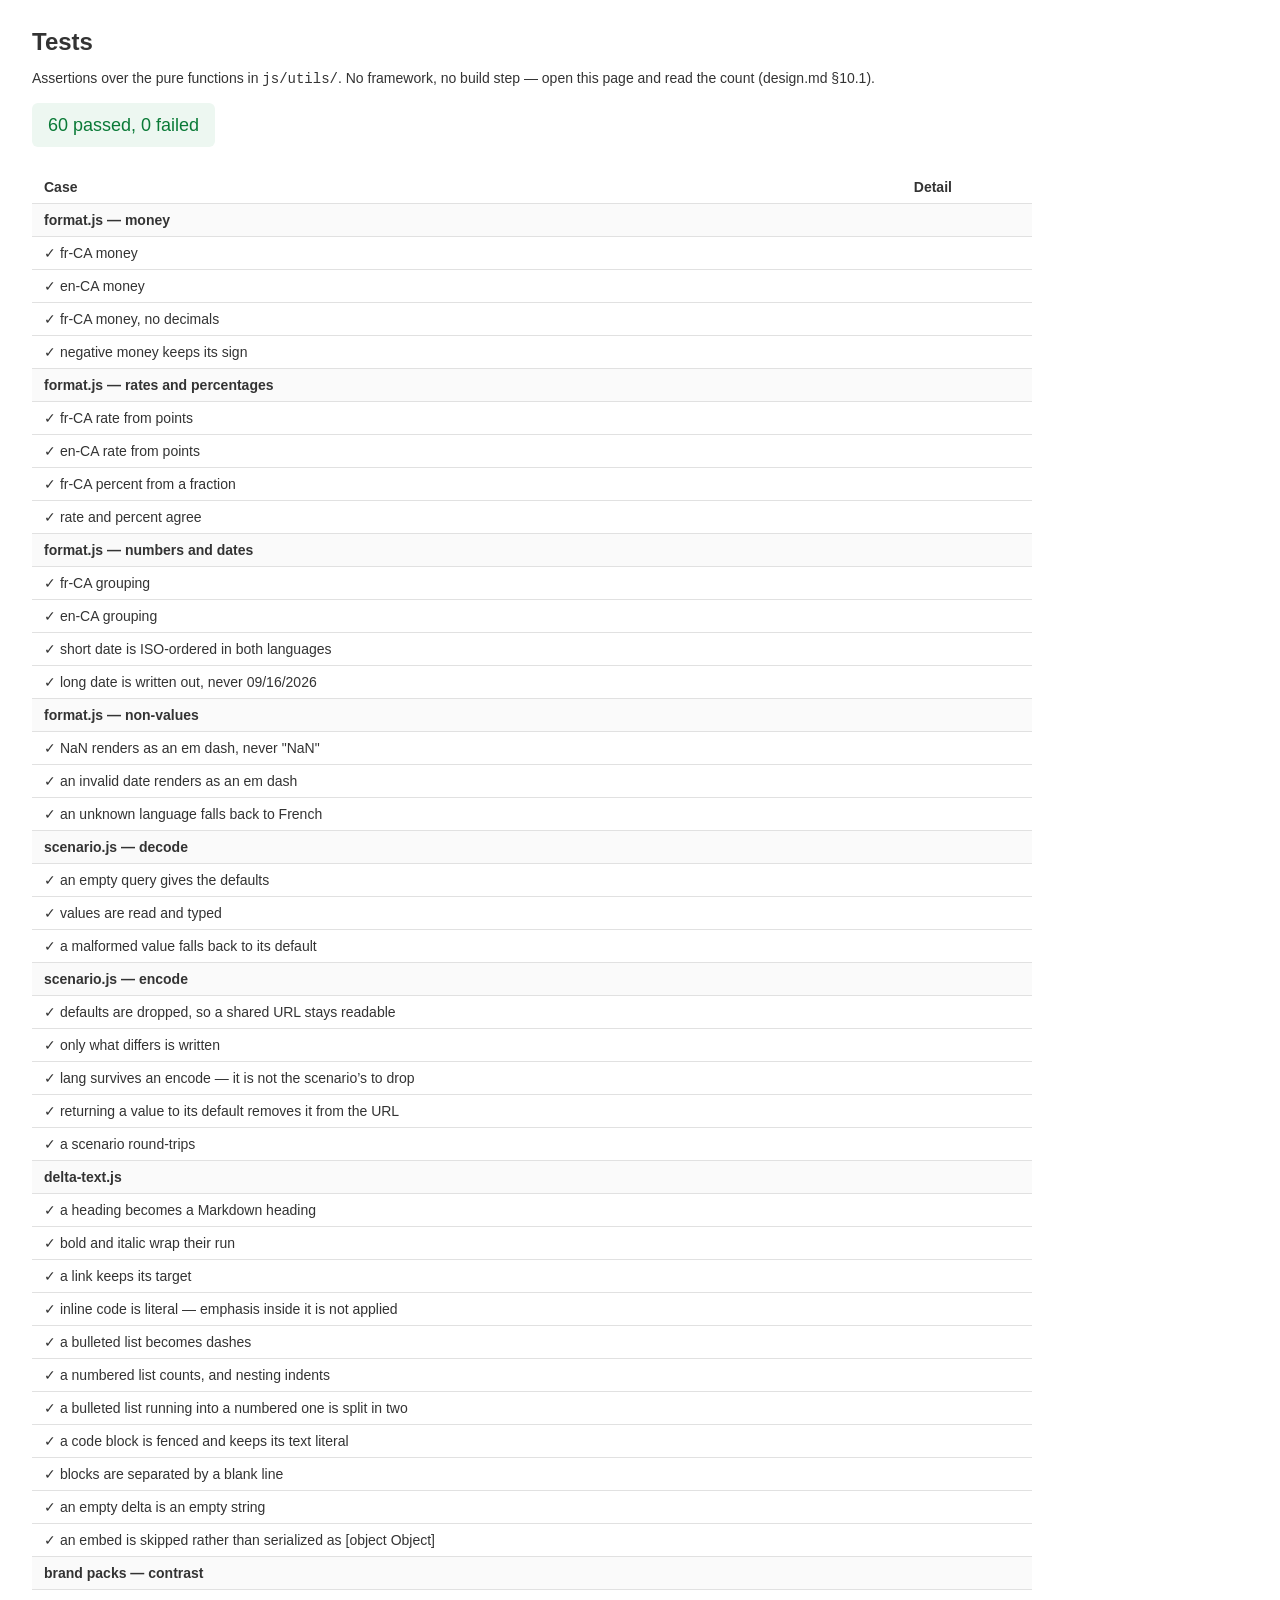
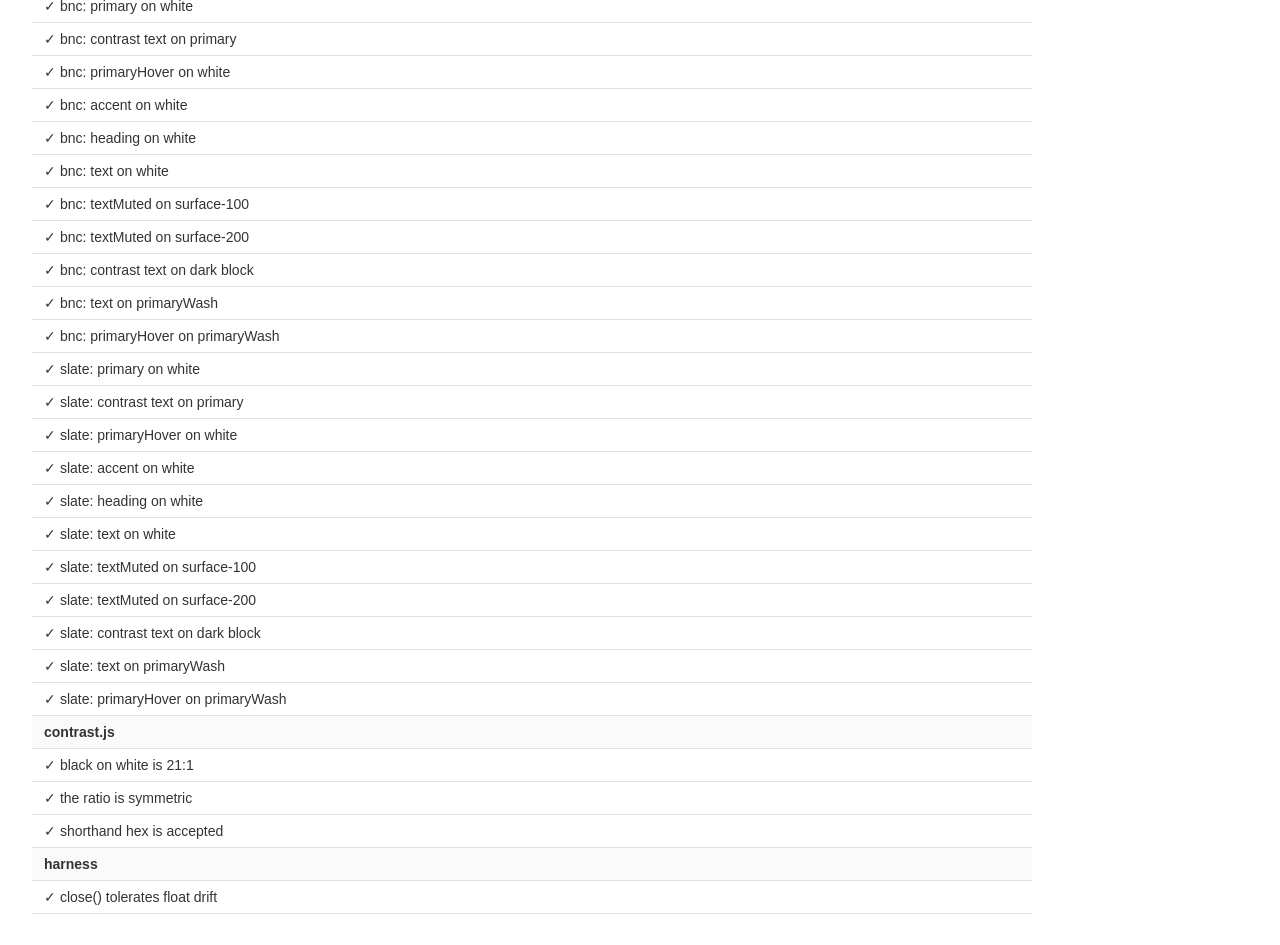
==== tests.html @ ca063ff8 "chore(site): publish 05f1dec" ====
<!doctype html>
<html lang="fr-CA">
<head>
  <meta charset="utf-8">
  <title>Tests · Outils financiers</title>
  <style>
    body { font: 14px/20px "Helvetica Neue", Arial, sans-serif; margin: 32px; color: #333; }
    h1 { font-size: 24px; }
    #summary { font-size: 18px; padding: 12px 16px; border-radius: 6px; display: inline-block; }
    .ok   { background: #edf7f1; color: #0a7a37; }
    .bad  { background: #fdf0f0; color: #d0011b; }
    table { border-collapse: collapse; margin-top: 24px; width: 100%; max-width: 1000px; }
    td, th { text-align: left; padding: 6px 12px; border-bottom: 1px solid #e1e1e1; vertical-align: top; }
    th { font-weight: 600; }
    tr.fail td { background: #fdf0f0; }
    code { font-family: ui-monospace, "SF Mono", Menlo, monospace; }
    .group td { background: #fafafa; font-weight: 600; }
  </style>
</head>
<body>
  <h1>Tests</h1>
  <p>Assertions over the pure functions in <code>js/utils/</code>. No framework, no build step —
     open this page and read the count (design.md §10.1).</p>
  <div id="summary">…</div>
  <table id="results"><thead><tr><th>Case</th><th>Detail</th></tr></thead><tbody></tbody></table>

  <!-- The same files, loaded the same way as in index.html. scenario.js is a composable, but its
       codec half is pure and is what these cases exercise; use() needs Vue and a page. -->
  <script src="./js/utils/format.js"></script>
  <script src="./js/utils/contrast.js"></script>
  <script src="./js/composables/scenario.js"></script>
  <script src="./js/utils/delta-text.js"></script>

  <!-- Every brand pack, so the contrast cases below cover all of them. -->
  <script src="./brands/bnc.js"></script>
  <script src="./brands/slate.js"></script>

  <script>
  /* ─── Harness: an eq(), a close() for floats, and a counter. Anything larger has stopped being
         worth it (design.md §10.1). ─────────────────────────────────────────────────────────── */
  (function () {
    'use strict';

    const rows = [];
    let passed = 0, failed = 0;

    function show(value) {
      if (typeof value !== 'string') return String(value);
      /* Spell out the invisible characters: the fr-CA separator is U+00A0, and a failure here is
         usually a separator, not a digit. */
      return '"' + value.replace(/ /g, '\\u00a0').replace(/ /g, '\\u202f') + '"';
    }

    function eq(actual, expected, label) {
      if (actual !== expected) {
        throw new Error((label ? label + ' — ' : '') + 'expected ' + show(expected) +
                        ', got ' + show(actual));
      }
    }

    function close(actual, expected, epsilon, label) {
      if (!(Math.abs(actual - expected) <= epsilon)) {
        throw new Error((label ? label + ' — ' : '') + 'expected ' + expected + ' ± ' + epsilon +
                        ', got ' + actual);
      }
    }

    function group(name) { rows.push({ group: name }); }

    function test(name, fn) {
      try { fn(); passed++; rows.push({ name: name, ok: true, detail: '' }); }
      catch (error) { failed++; rows.push({ name: name, ok: false, detail: error.message }); }
    }

    function report() {
      const summary = document.getElementById('summary');
      summary.textContent = passed + ' passed, ' + failed + ' failed';
      summary.className = failed ? 'bad' : 'ok';
      document.title = (failed ? '✗ ' + failed + ' failed' : '✓ ' + passed + ' passed') +
                       ' · Tests';

      const body = document.querySelector('#results tbody');
      rows.forEach(function (row) {
        const tr = document.createElement('tr');
        if (row.group) {
          tr.className = 'group';
          tr.innerHTML = '<td colspan="2">' + row.group + '</td>';
        } else {
          tr.className = row.ok ? 'pass' : 'fail';
          tr.innerHTML = '<td>' + (row.ok ? '✓' : '✗') + ' ' + row.name + '</td>' +
                         '<td><code>' + (row.detail || '') + '</code></td>';
        }
        body.appendChild(tr);
      });
    }

    /* ─── js/utils/format.js ──────────────────────────────────────────────────────────────────
           Source of truth: ECMA-402 / CLDR via the browser's own Intl. These cases pin the exact
           Canadian output the product promises, invisible characters included — the fr-CA group
           separator and the space before the dollar sign are U+00A0, and design.md §8 forbids
           post-processing them into anything narrower. ──────────────────────────────────────── */

    group('format.js — money');
    test('fr-CA money', function () { eq(Format.money(1234.5, 'fr'), '1 234,50 $'); });
    test('en-CA money', function () { eq(Format.money(1234.5, 'en'), '$1,234.50'); });
    test('fr-CA money, no decimals', function () {
      eq(Format.money(100000, 'fr', { decimals: 0 }), '100 000 $');
    });
    test('negative money keeps its sign', function () {
      eq(Format.money(-250, 'en', { decimals: 0 }), '-$250');
    });

    group('format.js — rates and percentages');
    test('fr-CA rate from points', function () { eq(Format.rate(4.25, 'fr'), '4,25 %'); });
    test('en-CA rate from points', function () { eq(Format.rate(4.25, 'en'), '4.25%'); });
    test('fr-CA percent from a fraction', function () {
      eq(Format.percent(0.0425, 'fr'), '4,25 %');
    });
    test('rate and percent agree', function () {
      eq(Format.rate(6, 'fr'), Format.percent(0.06, 'fr'));
    });

    group('format.js — numbers and dates');
    test('fr-CA grouping', function () { eq(Format.number(100000, 'fr'), '100 000'); });
    test('en-CA grouping', function () { eq(Format.number(100000, 'en'), '100,000'); });
    test('short date is ISO-ordered in both languages', function () {
      eq(Format.date('2026-09-16T12:00:00', 'fr'), '2026-09-16');
      eq(Format.date('2026-09-16T12:00:00', 'en'), '2026-09-16');
    });
    test('long date is written out, never 09/16/2026', function () {
      eq(Format.date('2026-09-16T12:00:00', 'fr', { style: 'long' }), '16 septembre 2026');
    });

    group('format.js — non-values');
    test('NaN renders as an em dash, never "NaN"', function () {
      eq(Format.money(NaN, 'fr'), '—');
      eq(Format.rate(undefined, 'fr'), '—');
      eq(Format.number(Infinity, 'en'), '—');
    });
    test('an invalid date renders as an em dash', function () {
      eq(Format.date('not-a-date', 'fr'), '—');
    });
    test('an unknown language falls back to French', function () {
      eq(Format.money(1234.5, 'de'), Format.money(1234.5, 'fr'));
    });

    /* ─── js/composables/scenario.js — the codec ────────────────────────────────────────────
           A shared link's only job is refilling the form. These cases pin the two properties that
           makes it survive: a malformed URL still yields a usable tool, and a parameter the
           scenario does not own — lang above all — is never dropped. ──────────────────────── */

    const SPEC = {
      p: { default: 100000, type: 'number' },
      n: { default: 25, type: 'integer' },
      mc: { default: true, type: 'boolean' },
      h: { default: [5, 10, 15], type: 'numbers' },
      kind: { default: 'etf', type: 'string' }
    };

    group('scenario.js — decode');
    test('an empty query gives the defaults', function () {
      const state = Scenario.decode(SPEC, '');
      eq(state.p, 100000); eq(state.n, 25); eq(state.mc, true); eq(state.kind, 'etf');
      eq(state.h.join(','), '5,10,15');
    });
    test('values are read and typed', function () {
      const state = Scenario.decode(SPEC, 'p=250000&n=20&mc=0&h=5,10&kind=actions');
      eq(state.p, 250000); eq(state.n, 20); eq(state.mc, false); eq(state.kind, 'actions');
      eq(state.h.join(','), '5,10');
    });
    test('a malformed value falls back to its default', function () {
      const state = Scenario.decode(SPEC, 'p=abc&n=&h=,,');
      eq(state.p, 100000); eq(state.n, 25); eq(state.h.join(','), '5,10,15');
    });

    group('scenario.js — encode');
    test('defaults are dropped, so a shared URL stays readable', function () {
      eq(Scenario.encode(SPEC, Scenario.decode(SPEC, ''), ''), '');
    });
    test('only what differs is written', function () {
      const state = Scenario.decode(SPEC, '');
      state.p = 250000;
      eq(Scenario.encode(SPEC, state, ''), 'p=250000');
    });
    test('lang survives an encode — it is not the scenario\u2019s to drop', function () {
      const state = Scenario.decode(SPEC, '');
      state.n = 20;
      const query = Scenario.encode(SPEC, state, 'lang=en');
      eq(new URLSearchParams(query).get('lang'), 'en');
      eq(new URLSearchParams(query).get('n'), '20');
    });
    test('returning a value to its default removes it from the URL', function () {
      const state = Scenario.decode(SPEC, 'p=250000&lang=fr');
      state.p = 100000;
      eq(Scenario.encode(SPEC, state, 'p=250000&lang=fr'), 'lang=fr');
    });
    test('a scenario round-trips', function () {
      const sent = Scenario.decode(SPEC, '');
      sent.p = 175000; sent.n = 30; sent.mc = false; sent.h = [5, 25]; sent.kind = 'obligations';
      const received = Scenario.decode(SPEC, Scenario.encode(SPEC, sent, ''));
      Object.keys(SPEC).forEach(function (key) {
        eq(String(received[key]), String(sent[key]), key);
      });
    });

    /* ─── js/utils/delta-text.js ─────────────────────────────────────────────────────────────
           Serialization is one-way: the Delta is the model, text is the output. These cases cover
           the toolbar subset and nothing else, because the toolbar is what bounds the input. ── */

    function delta(ops) { return { ops: ops }; }

    group('delta-text.js');
    test('a heading becomes a Markdown heading', function () {
      eq(DeltaText.toText(delta([
        { insert: 'Analyse' }, { insert: '\n', attributes: { header: 2 } }
      ])), '## Analyse');
    });
    test('bold and italic wrap their run', function () {
      eq(DeltaText.toText(delta([
        { insert: 'du ' }, { insert: 'gras', attributes: { bold: true } },
        { insert: ' et de l\u2019' }, { insert: 'italique', attributes: { italic: true } },
        { insert: '\n' }
      ])), 'du **gras** et de l\u2019*italique*');
    });
    test('a link keeps its target', function () {
      eq(DeltaText.toText(delta([
        { insert: 'Voir ' },
        { insert: 'la source', attributes: { link: 'https://example.ca' } },
        { insert: '\n' }
      ])), 'Voir [la source](https://example.ca)');
    });
    test('inline code is literal — emphasis inside it is not applied', function () {
      eq(DeltaText.toText(delta([
        { insert: 'a*b*c', attributes: { code: true, bold: true } }, { insert: '\n' }
      ])), '`a*b*c`');
    });
    test('a bulleted list becomes dashes', function () {
      eq(DeltaText.toText(delta([
        { insert: 'un' }, { insert: '\n', attributes: { list: 'bullet' } },
        { insert: 'deux' }, { insert: '\n', attributes: { list: 'bullet' } }
      ])), '- un\n- deux');
    });
    test('a numbered list counts, and nesting indents', function () {
      eq(DeltaText.toText(delta([
        { insert: 'un' }, { insert: '\n', attributes: { list: 'ordered' } },
        { insert: 'un a' }, { insert: '\n', attributes: { list: 'ordered', indent: 1 } },
        { insert: 'deux' }, { insert: '\n', attributes: { list: 'ordered' } }
      ])), '1. un\n  1. un a\n2. deux');
    });
    test('a bulleted list running into a numbered one is split in two', function () {
      eq(DeltaText.toText(delta([
        { insert: 'un' }, { insert: '\n', attributes: { list: 'bullet' } },
        { insert: 'deux' }, { insert: '\n', attributes: { list: 'ordered' } }
      ])), '- un\n\n1. deux');
    });
    test('a code block is fenced and keeps its text literal', function () {
      eq(DeltaText.toText(delta([
        { insert: 'a = 1' }, { insert: '\n', attributes: { 'code-block': true } },
        { insert: 'b = 2' }, { insert: '\n', attributes: { 'code-block': true } }
      ])), '```\na = 1\nb = 2\n```');
    });
    test('blocks are separated by a blank line', function () {
      eq(DeltaText.toText(delta([
        { insert: 'Titre' }, { insert: '\n', attributes: { header: 1 } },
        { insert: 'Un paragraphe.\n' },
        { insert: 'un' }, { insert: '\n', attributes: { list: 'bullet' } }
      ])), '# Titre\n\nUn paragraphe.\n\n- un');
    });
    test('an empty delta is an empty string', function () {
      eq(DeltaText.toText(delta([])), '');
      eq(DeltaText.toText(null), '');
    });
    test('an embed is skipped rather than serialized as [object Object]', function () {
      eq(DeltaText.toText(delta([
        { insert: 'avant ' }, { insert: { image: 'x.png' } }, { insert: 'après\n' }
      ])), 'avant après');
    });

    /* ─── Brand packs — contrast (design.md §5 step 5, §16) ──────────────────────────────────
           WCAG 2.1 AA: 4.5:1 for text. Measured, not asserted — and measured on the surfaces the
           product actually renders, which is why textMuted is checked against --surface-200 and
           not against white. Adding a pack to index.html adds it here automatically. ───────── */

    const SURFACE = { s0: '#ffffff', s50: '#fafafa', s100: '#efefef', s200: '#e7e7e7' };

    function pairings(colors) {
      return [
        ['primary on white',            colors.primary,         SURFACE.s0,          4.5],
        ['contrast text on primary',    colors.primaryContrast, colors.primary,      4.5],
        ['primaryHover on white',       colors.primaryHover,    SURFACE.s0,          4.5],
        ['accent on white',             colors.accent,          SURFACE.s0,          4.5],
        ['heading on white',            colors.heading,         SURFACE.s0,          4.5],
        ['text on white',               colors.text,            SURFACE.s0,          4.5],
        ['textMuted on surface-100',    colors.textMuted,       SURFACE.s100,        4.5],
        ['textMuted on surface-200',    colors.textMuted,       SURFACE.s200,        4.5],
        ['contrast text on dark block', colors.primaryContrast, colors.dark,         7.0],
        ['text on primaryWash',         colors.text,            colors.primaryWash,  4.5],
        ['primaryHover on primaryWash', colors.primaryHover,    colors.primaryWash,  4.5]
      ];
    }

    group('brand packs — contrast');
    Object.keys(window.BRANDS).forEach(function (id) {
      pairings(window.BRANDS[id].colors).forEach(function (pair) {
        const label = pair[0], foreground = pair[1], background = pair[2], minimum = pair[3];
        test(id + ': ' + label, function () {
          const measured = Contrast.ratio(foreground, background);
          if (!(measured >= minimum)) {
            throw new Error('needs ' + minimum + ':1, measured ' + measured.toFixed(2) + ':1 (' +
                            foreground + ' on ' + background + ')');
          }
        });
      });
    });

    group('contrast.js');
    test('black on white is 21:1', function () {
      close(Contrast.ratio('#000000', '#ffffff'), 21, 0.01);
    });
    test('the ratio is symmetric', function () {
      close(Contrast.ratio('#1572c5', '#ffffff'), Contrast.ratio('#ffffff', '#1572c5'), 1e-12);
    });
    test('shorthand hex is accepted', function () {
      close(Contrast.ratio('#fff', '#000'), 21, 0.01);
    });

    group('harness');
    test('close() tolerates float drift', function () {
      close(0.1 + 0.2, 0.3, 1e-12, 'floating point');
    });

    report();
  })();
  </script>
</body>
</html>
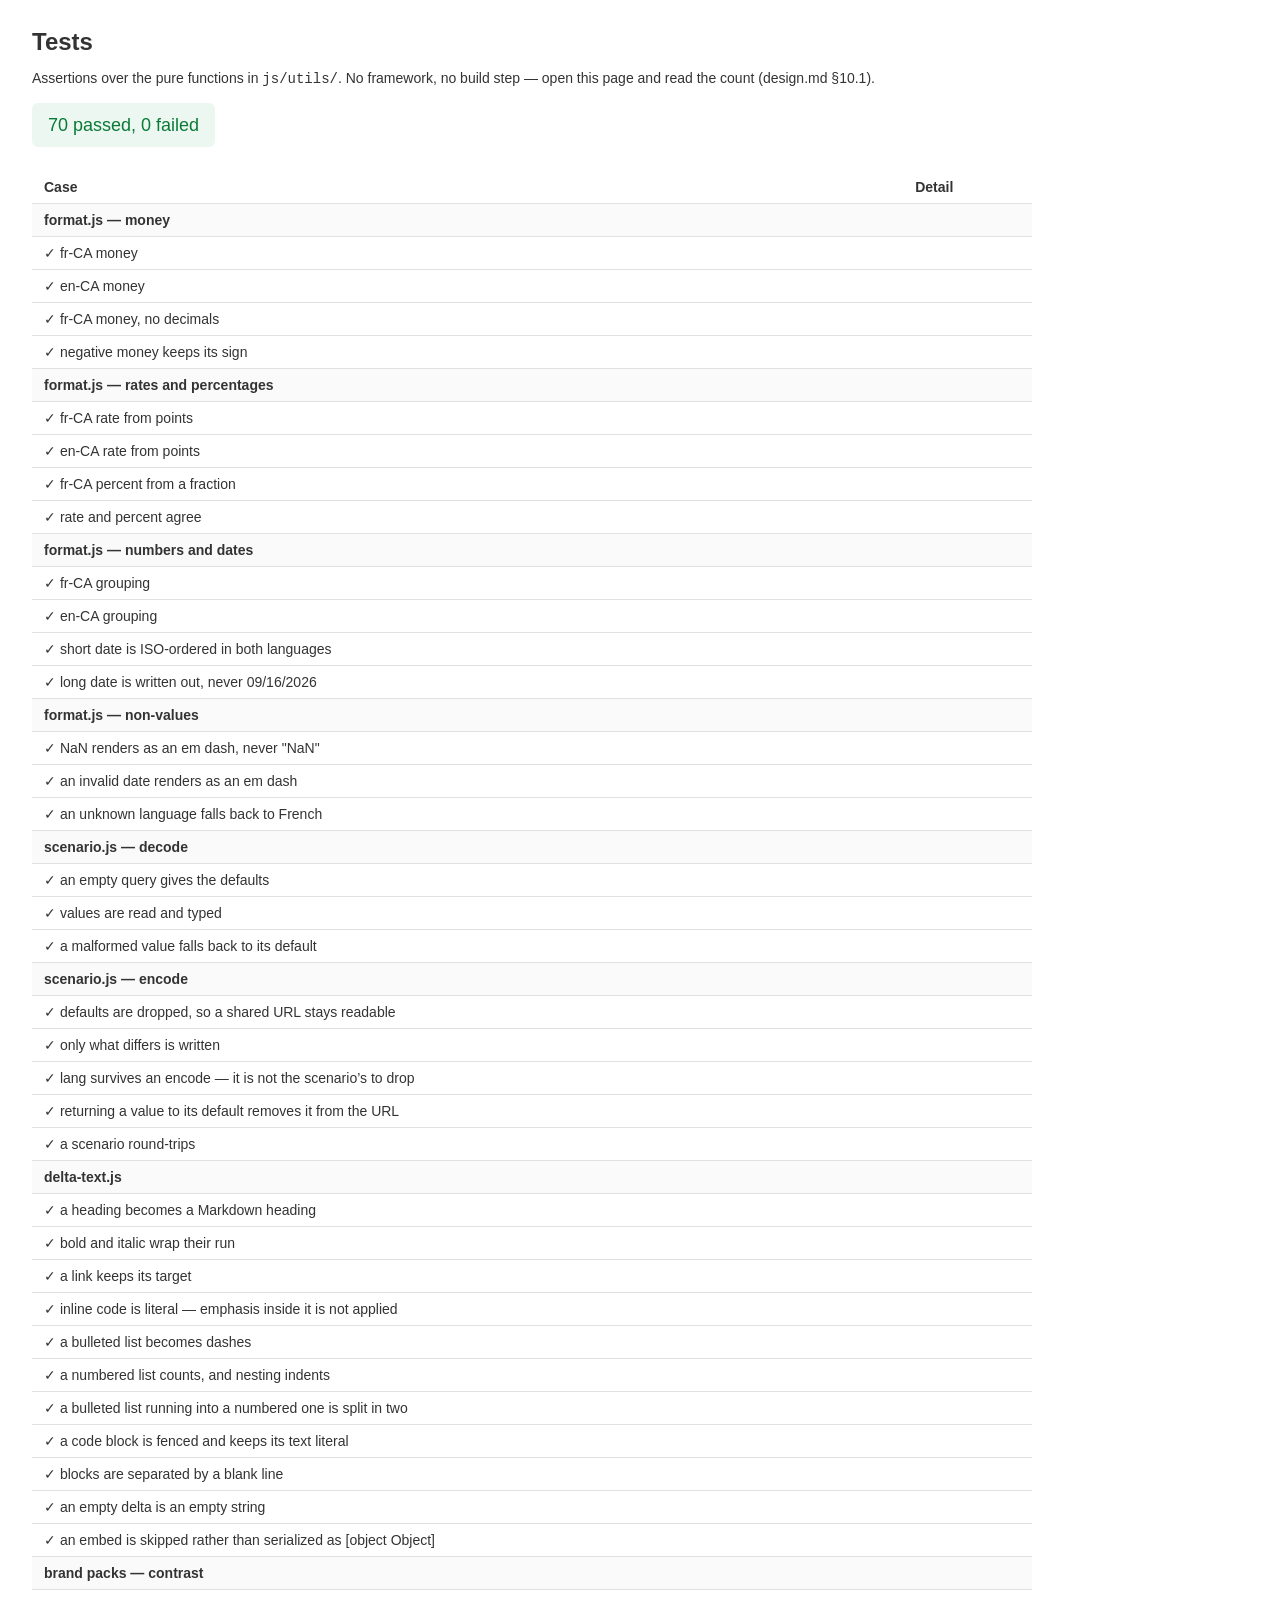
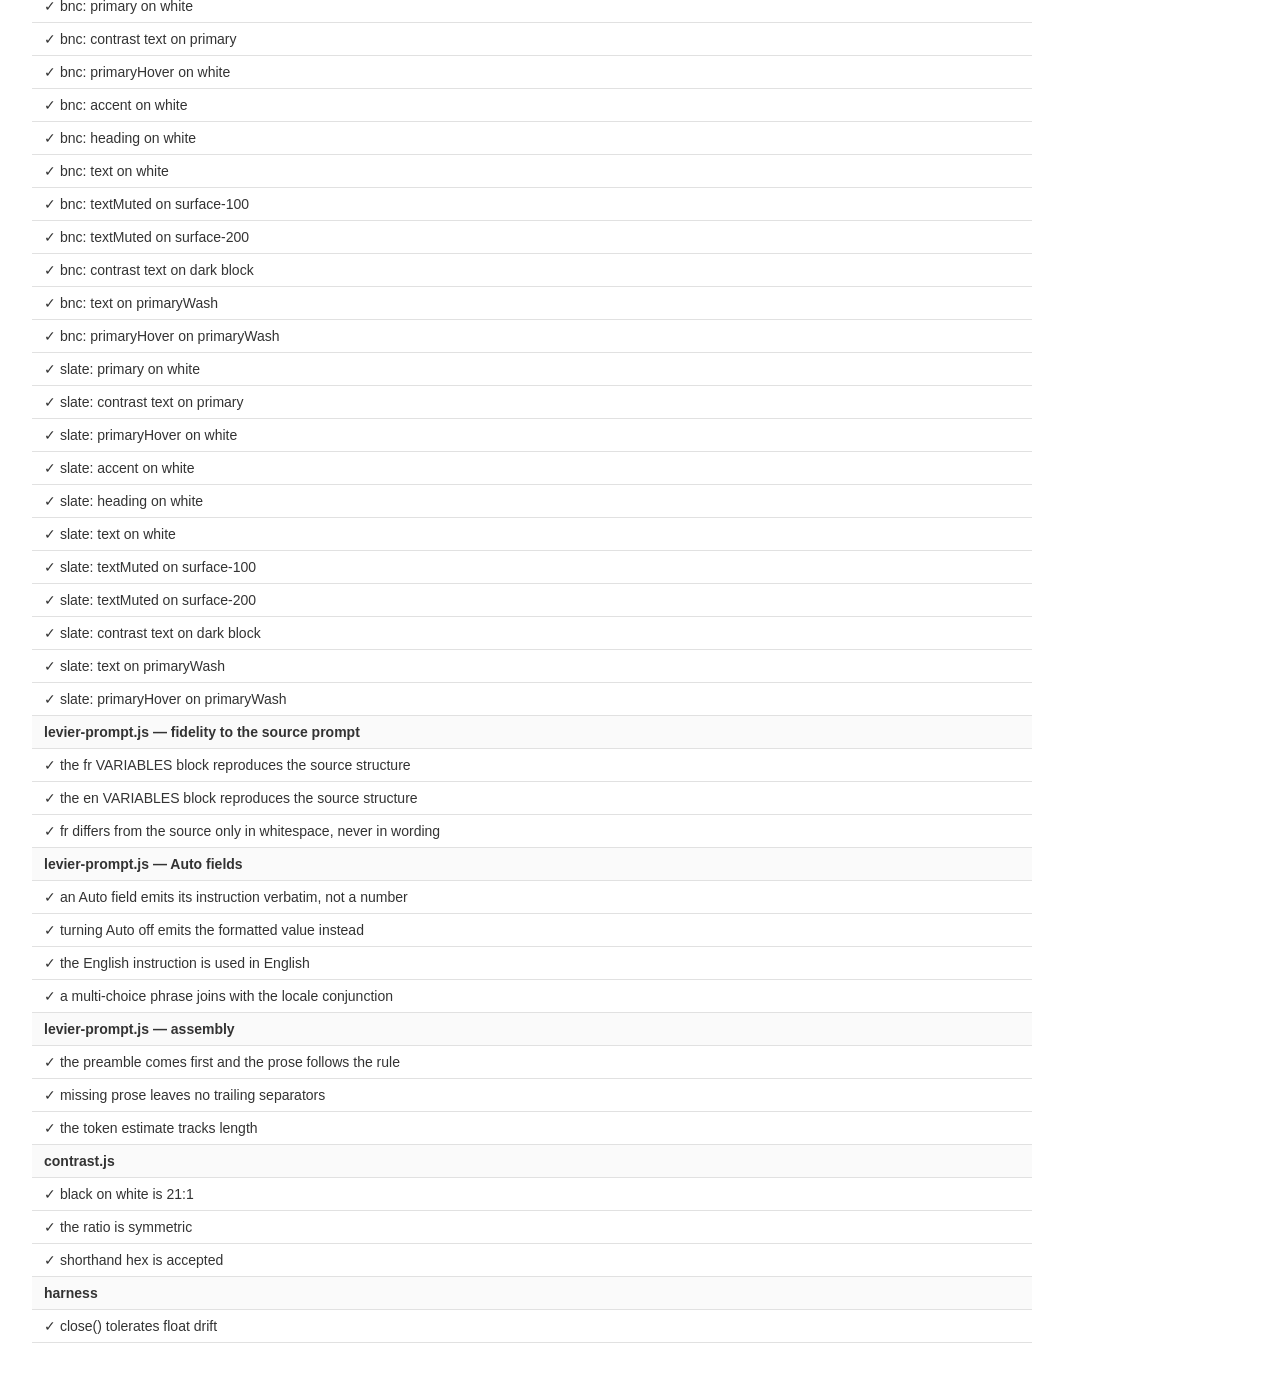
==== commit 4af7c6c4: "chore(site): publish 64f2534" ====
--- a/tests.html
+++ b/tests.html
@@ -30,6 +30,8 @@
   <script src="./js/utils/contrast.js"></script>
   <script src="./js/composables/scenario.js"></script>
   <script src="./js/utils/delta-text.js"></script>
+  <script src="./js/utils/levier-defaults.js"></script>
+  <script src="./js/utils/levier-prompt.js"></script>
 
   <!-- Every brand pack, so the contrast cases below cover all of them. -->
   <script src="./brands/bnc.js"></script>
@@ -313,6 +315,209 @@
       });
     });
 
+    /* ─── levier-prompt.js — structural fidelity to the source files ────────────────────────────
+
+       The tool plan §3.4 makes this the acceptance test for prompt assembly: with every field at
+       its default, the generated VARIABLES block must reproduce the source file's structure — the
+       same headings in the same order, the same bullet labels, the same [value] bracketing, and
+       any Auto instruction verbatim.
+
+       Number presentation is the one permitted difference: Intl emits U+00A0 where the file has an
+       ASCII space. normalize() collapses exactly that class of difference and nothing else, so a
+       renamed label or a dropped bullet still fails. The third case pins it down further — it
+       asserts the raw strings differ only at whitespace, which is what stops normalize() from
+       quietly hiding a real change. ───────────────────────────────────────────────────────────── */
+
+    const SOURCE_FR = [
+      "# **VARIABLES**",
+      "",
+      "Utilise les paramètres suivants pour l’ensemble de l’analyse. Ne modifie pas ces hypothèses sauf si une donnée est manifestement incohérente; dans ce cas, signale-le avant de faire l’hypothèse nécessaire.",
+      "",
+      "## **Financement**",
+      "",
+      "- Montant emprunté : [100 000 $]",
+      "- Type de financement : [tranche hypothécaire]",
+      "- Taux initial : [3,9 %]",
+      "- Type de taux : [variable]",
+      "- Amortissement : [20 ans]",
+      "- Fréquence des paiements : [mensuelle]",
+      "- Horizons analysés : [5, 10, 15, 20 ans]",
+      "- Frais de financement : [0 $]",
+      "- Intérêts fiscalement déductibles : [selon règles fiscales applicables]",
+      "",
+      "## **Investisseur et fiscalité**",
+      "",
+      "- Revenu annuel imposable : [140 000 $]",
+      "- Province de résidence fiscale : [Québec]",
+      "- Types de comptes à comparer : [CELI, compte non enregistré]",
+      "- Taux d’imposition : [calculer selon revenu et province]",
+      "",
+      "## **Investissement**",
+      "",
+      "- Montant initial investi : [100 000 $]",
+      "- Type de portefeuille : [portefeuille diversifié d’ETF]",
+      "- Rendements annuels à tester : [2 %, 4 %, 6 %, 8 %, 10 %]",
+      "- Frais de gestion annuels : [0,20 %]",
+      "- Inflation annuelle : [2 %]",
+      "- Contributions supplémentaires : [0 $]",
+      "",
+      "## **Scénarios de marché**",
+      "",
+      "- Correction boursière : [-30 %]",
+      "- Moment du krach : [début, milieu et fin de l’horizon]",
+      "- Rendement après le krach : [selon rendement testé]",
+      "",
+      "## **Taux d’intérêt**",
+      "",
+      "Analyser :",
+      "",
+      "- scénario de référence : [taux constant]",
+      "- scénario favorable : [à déterminer]",
+      "- scénario défavorable : [à déterminer]",
+      "",
+      "## **Simulation probabiliste**",
+      "",
+      "- Simulation Monte-Carlo : [oui]",
+      "- Nombre de simulations : [10 000]",
+      "- Rendement moyen : [à déterminer selon portefeuille]",
+      "- Volatilité annuelle : [à déterminer selon portefeuille]",
+      "- Percentiles : [P10, P25, P50, P75, P90]"
+    ];
+
+    const SOURCE_EN = [
+      "# **VARIABLES**",
+      "",
+      "Use the following parameters for the entire analysis. Do not modify these assumptions unless a data point is manifestly inconsistent; in that case, flag it before making the necessary assumption.",
+      "",
+      "## **Financing**",
+      "",
+      "- Amount borrowed: [$100,000]",
+      "- Type of financing: [mortgage tranche]",
+      "- Initial rate: [3.9%]",
+      "- Rate type: [variable]",
+      "- Amortization: [20 years]",
+      "- Payment frequency: [monthly]",
+      "- Horizons analyzed: [5, 10, 15, 20 years]",
+      "- Financing fees: [$0]",
+      "- Tax-deductible interest: [according to applicable tax rules]",
+      "",
+      "## **Investor and taxation**",
+      "",
+      "- Annual taxable income: [$140,000]",
+      "- Province of tax residence: [Quebec]",
+      "- Account types to compare: [TFSA, non-registered account]",
+      "- Tax rate: [calculate based on income and province]",
+      "",
+      "## **Investment**",
+      "",
+      "- Initial amount invested: [$100,000]",
+      "- Portfolio type: [diversified ETF portfolio]",
+      "- Annual returns to test: [2%, 4%, 6%, 8%, 10%]",
+      "- Annual management fees: [0.20%]",
+      "- Annual inflation: [2%]",
+      "- Additional contributions: [$0]",
+      "",
+      "## **Market scenarios**",
+      "",
+      "- Market correction: [-30%]",
+      "- Timing of the crash: [beginning, middle and end of the horizon]",
+      "- Return after the crash: [according to the return being tested]",
+      "",
+      "## **Interest rates**",
+      "",
+      "Analyze:",
+      "",
+      "- baseline scenario: [constant rate]",
+      "- favorable scenario: [to be determined]",
+      "- unfavorable scenario: [to be determined]",
+      "",
+      "## **Probabilistic simulation**",
+      "",
+      "- Monte Carlo simulation: [yes]",
+      "- Number of simulations: [10,000]",
+      "- Average return: [to be determined based on the portfolio]",
+      "- Annual volatility: [to be determined based on the portfolio]",
+      "- Percentiles: [P10, P25, P50, P75, P90]"
+    ];
+
+    function normalize(line) {
+      return line.replace(/[  ]/g, ' ').replace(/−/g, '-');
+    }
+
+    function fidelity(lang, expected) {
+      const generated = LevierPrompt.renderVariables(LevierDefaults.values(), lang).split('\n');
+      eq(generated.length, expected.length, 'line count');
+      expected.forEach(function (line, i) {
+        eq(normalize(generated[i]), normalize(line), 'line ' + (i + 1));
+      });
+    }
+
+    group('levier-prompt.js — fidelity to the source prompt');
+    test('the fr VARIABLES block reproduces the source structure', function () {
+      fidelity('fr', SOURCE_FR);
+    });
+    test('the en VARIABLES block reproduces the source structure', function () {
+      fidelity('en', SOURCE_EN);
+    });
+    test('fr differs from the source only in whitespace, never in wording', function () {
+      const generated = LevierPrompt.renderVariables(LevierDefaults.values(), 'fr').split('\n');
+      SOURCE_FR.forEach(function (line, i) {
+        const a = Array.from(line), b = Array.from(generated[i]);
+        eq(b.length, a.length, 'line ' + (i + 1) + ' length');
+        a.forEach(function (ch, j) {
+          if (ch === b[j]) return;
+          if (!/\s/.test(ch) || !/\s/.test(b[j])) {
+            throw new Error('line ' + (i + 1) + ' differs at ' + j + ': ' +
+                            JSON.stringify(ch) + ' vs ' + JSON.stringify(b[j]));
+          }
+        });
+      });
+    });
+
+    group('levier-prompt.js — Auto fields');
+    test('an Auto field emits its instruction verbatim, not a number', function () {
+      const line = LevierPrompt.renderVariables(LevierDefaults.values(), 'fr').split('\n')
+        .find(function (l) { return l.indexOf('Taux d’imposition') > -1; });
+      eq(line, '- Taux d’imposition : [calculer selon revenu et province]');
+    });
+    test('turning Auto off emits the formatted value instead', function () {
+      const values = LevierDefaults.values();
+      values.investor.taxRate = { auto: false, value: 45.5 };
+      const line = LevierPrompt.renderVariables(values, 'en').split('\n')
+        .find(function (l) { return l.indexOf('Tax rate') > -1; });
+      eq(line, '- Tax rate: [45.50%]');
+    });
+    test('the English instruction is used in English', function () {
+      const line = LevierPrompt.renderVariables(LevierDefaults.values(), 'en').split('\n')
+        .find(function (l) { return l.indexOf('Average return') > -1; });
+      eq(line, '- Average return: [to be determined based on the portfolio]');
+    });
+    test('a multi-choice phrase joins with the locale conjunction', function () {
+      const line = LevierPrompt.renderVariables(LevierDefaults.values(), 'fr').split('\n')
+        .find(function (l) { return l.indexOf('Moment du krach') > -1; });
+      eq(line, '- Moment du krach : [début, milieu et fin de l’horizon]');
+    });
+
+    group('levier-prompt.js — assembly');
+    test('the preamble comes first and the prose follows the rule', function () {
+      const prompt = LevierPrompt.assemble({
+        variables: LevierDefaults.values(),
+        analysis: '# **ANALYSE**',
+        presentation: '# **PRÉSENTATION DES RÉSULTATS**'
+      }, 'fr');
+      eq(prompt.slice(0, 24), 'Agis comme un analyste f', 'preamble first');
+      eq(prompt.indexOf('# **VARIABLES**') > -1, true, 'variables present');
+      eq(prompt.indexOf('\n---\n') > -1, true, 'rule between variables and prose');
+      eq(prompt.indexOf('# **ANALYSE**') < prompt.indexOf('DES RÉSULTATS'), true, 'order');
+    });
+    test('missing prose leaves no trailing separators', function () {
+      const prompt = LevierPrompt.assemble({ variables: LevierDefaults.values() }, 'en');
+      eq(prompt.endsWith('---'), true, 'ends at the rule when there is no prose yet');
+    });
+    test('the token estimate tracks length', function () {
+      eq(LevierPrompt.estimateTokens('a'.repeat(350)), 100);
+    });
+
     group('contrast.js');
     test('black on white is 21:1', function () {
       close(Contrast.ratio('#000000', '#ffffff'), 21, 0.01);
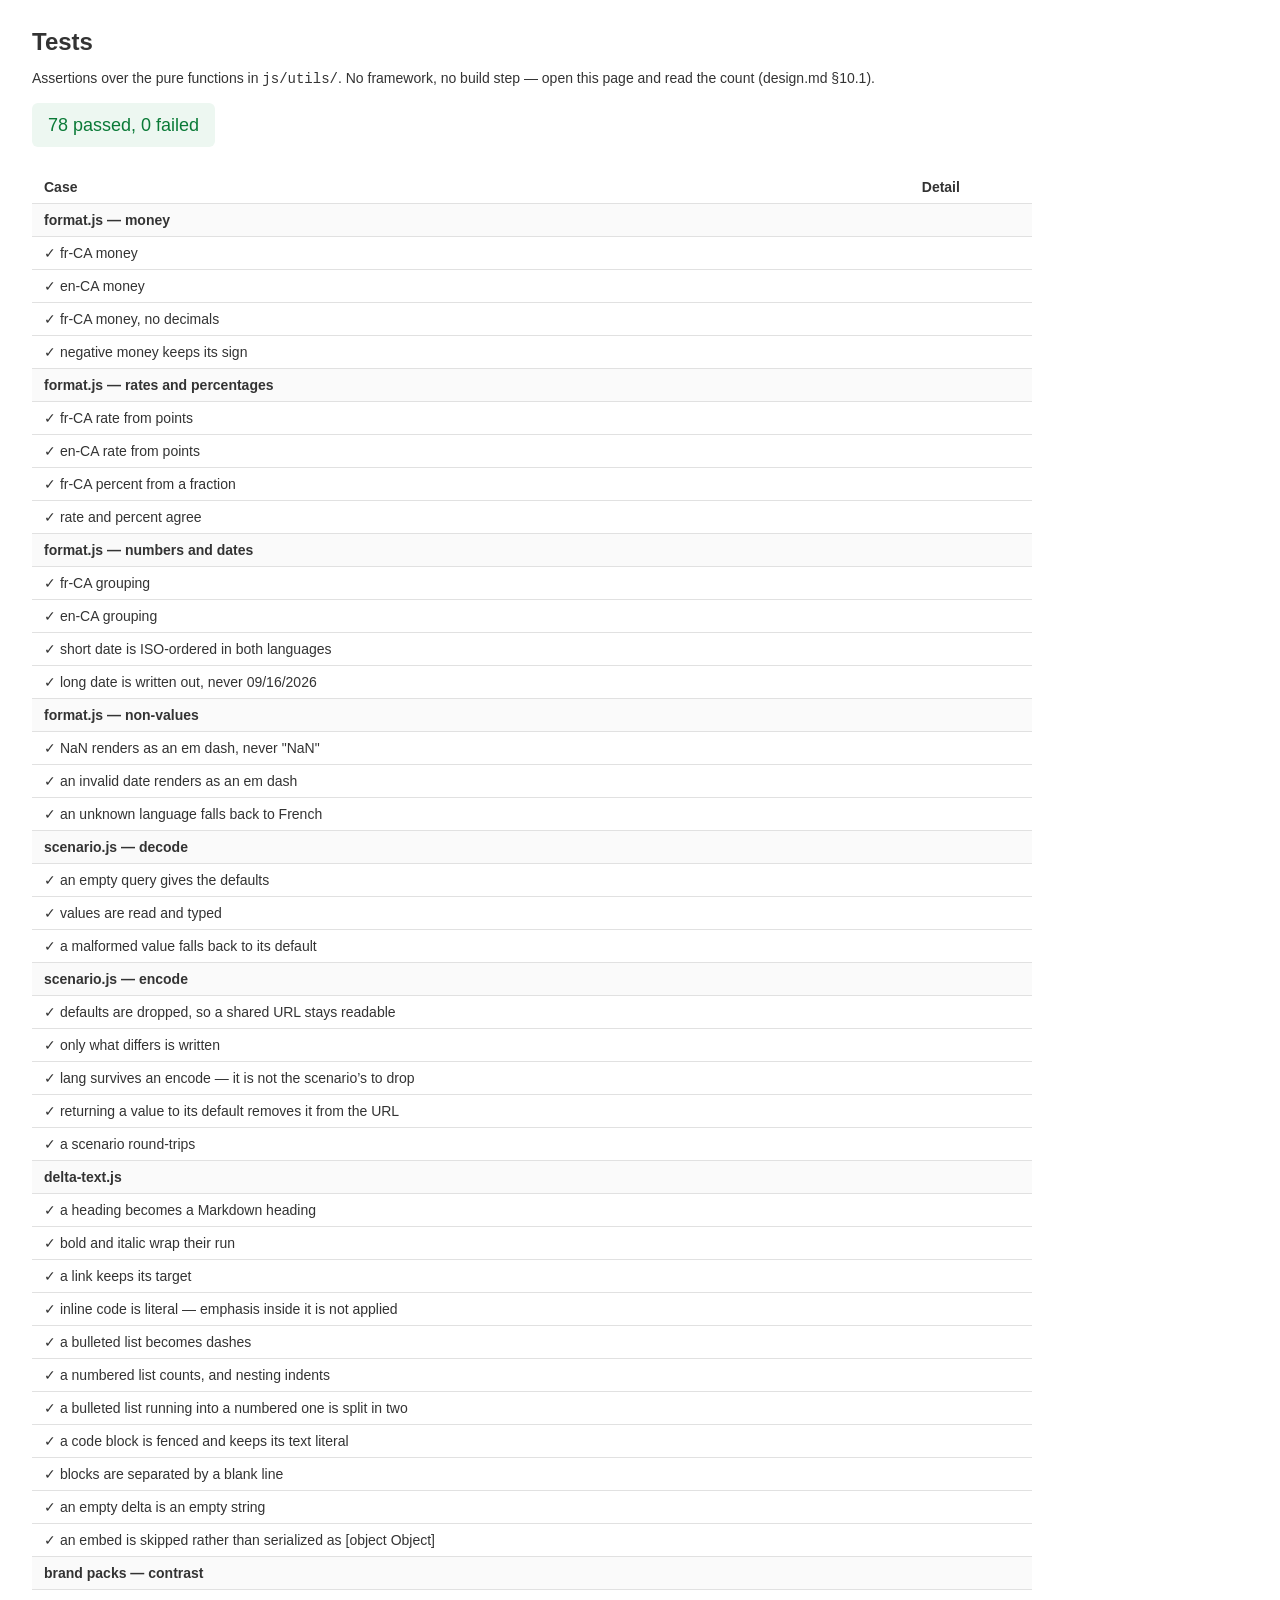
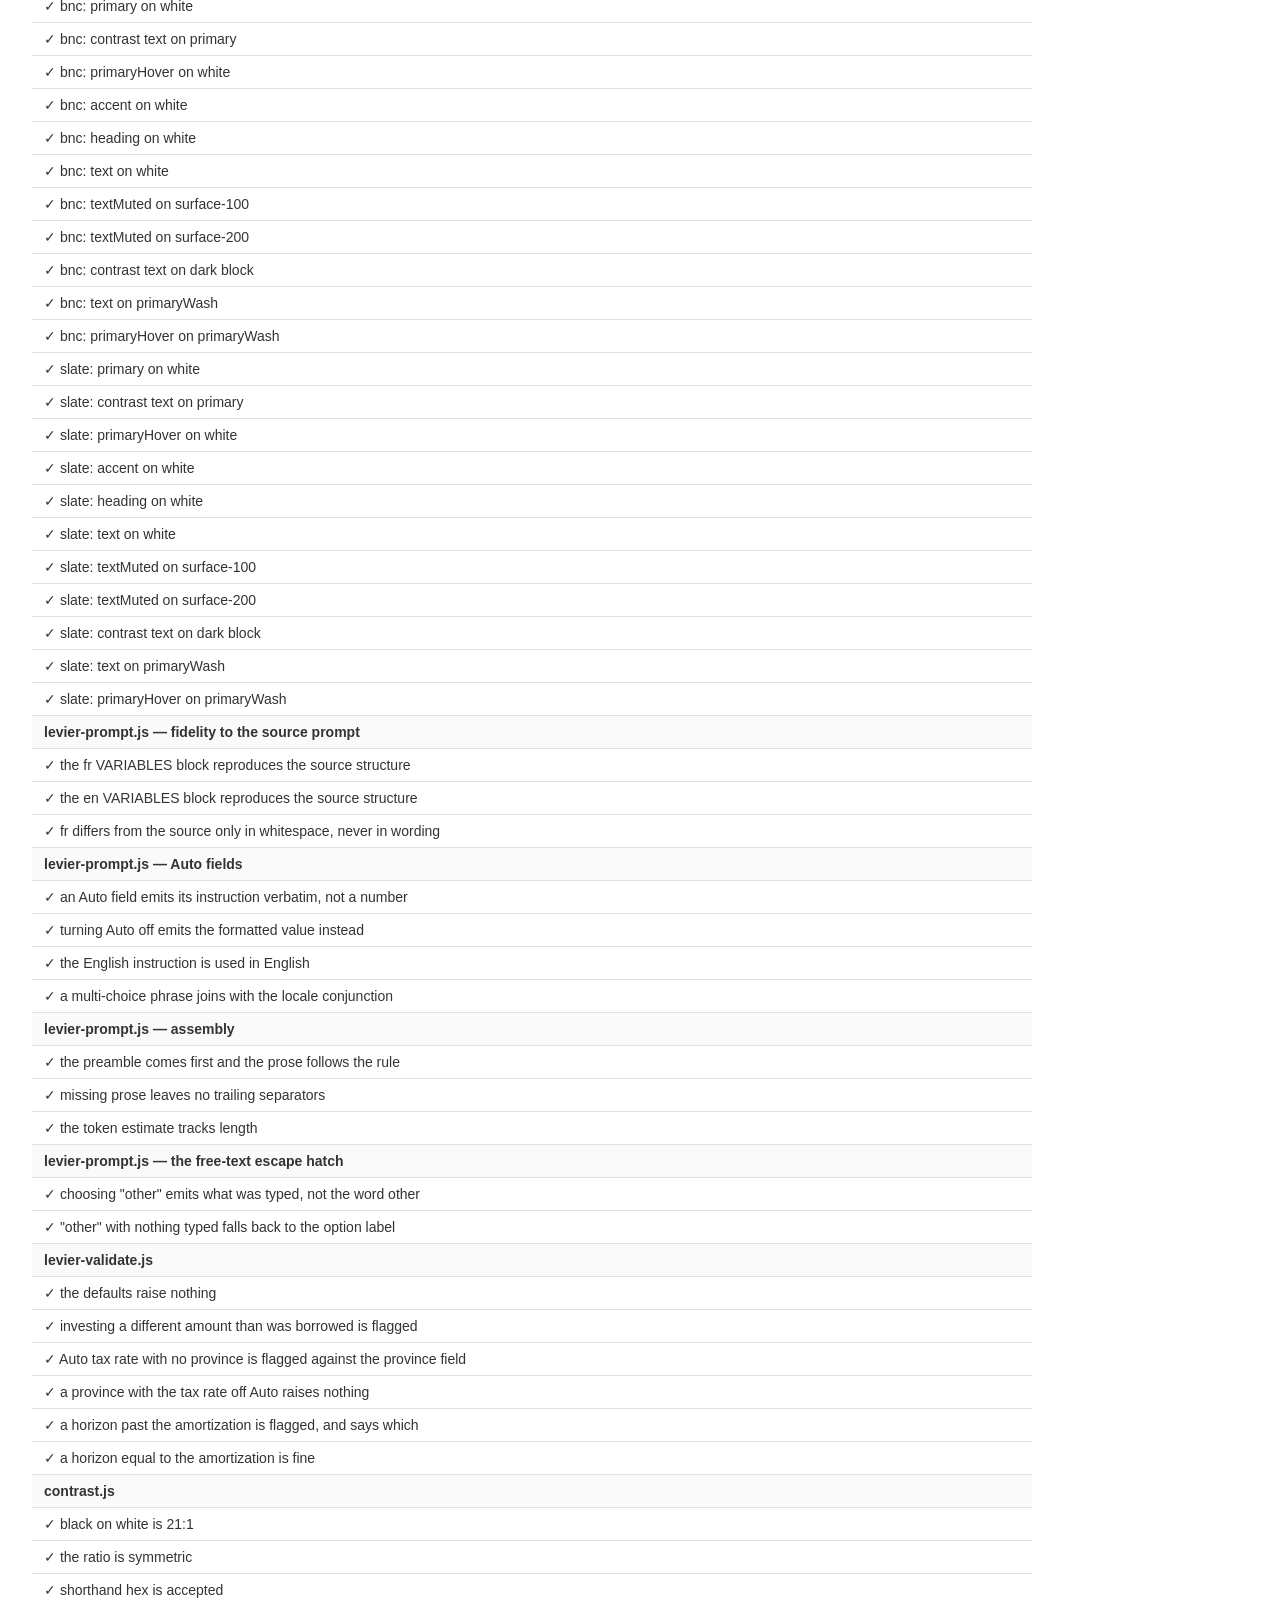
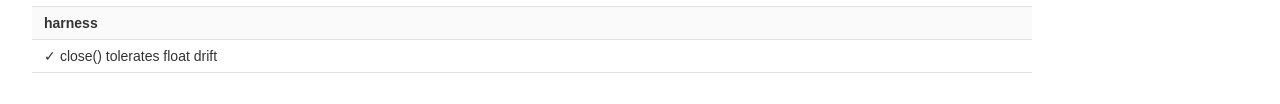
==== commit 65e84c8c: "chore(site): publish c4ed218" ====
--- a/tests.html
+++ b/tests.html
@@ -32,6 +32,7 @@
   <script src="./js/utils/delta-text.js"></script>
   <script src="./js/utils/levier-defaults.js"></script>
   <script src="./js/utils/levier-prompt.js"></script>
+  <script src="./js/utils/levier-validate.js"></script>
 
   <!-- Every brand pack, so the contrast cases below cover all of them. -->
   <script src="./brands/bnc.js"></script>
@@ -518,6 +519,65 @@
       eq(LevierPrompt.estimateTokens('a'.repeat(350)), 100);
     });
 
+    group('levier-prompt.js — the free-text escape hatch');
+    test('choosing "other" emits what was typed, not the word other', function () {
+      const values = LevierDefaults.values();
+      values.investment.portfolioType = 'other';
+      values.investment.portfolioOther = 'obligations à rendement réel';
+      const line = LevierPrompt.renderVariables(values, 'fr').split('\n')
+        .find(function (l) { return l.indexOf('Type de portefeuille') > -1; });
+      eq(line, '- Type de portefeuille : [obligations à rendement réel]');
+    });
+    test('"other" with nothing typed falls back to the option label', function () {
+      const values = LevierDefaults.values();
+      values.investment.portfolioType = 'other';
+      const line = LevierPrompt.renderVariables(values, 'en').split('\n')
+        .find(function (l) { return l.indexOf('Portfolio type') > -1; });
+      eq(line, '- Portfolio type: [other]');
+    });
+
+    group('levier-validate.js');
+    test('the defaults raise nothing', function () {
+      eq(LevierValidate.validate(LevierDefaults.values()).length, 0);
+    });
+    test('investing a different amount than was borrowed is flagged', function () {
+      const values = LevierDefaults.values();
+      values.investment.amountInvested = 80000;
+      const ids = LevierValidate.validate(values).map(function (n) { return n.id; });
+      eq(ids.indexOf('investedDiffersFromBorrowed') > -1, true);
+    });
+    test('Auto tax rate with no province is flagged against the province field', function () {
+      const values = LevierDefaults.values();
+      values.investor.province = '';
+      const notice = LevierValidate.validate(values)
+        .find(function (n) { return n.id === 'taxRateAutoWithoutProvince'; });
+      eq(!!notice, true, 'raised');
+      eq(notice.field, 'province', 'points at what the visitor has to fix');
+    });
+    test('a province with the tax rate off Auto raises nothing', function () {
+      const values = LevierDefaults.values();
+      values.investor.province = '';
+      values.investor.taxRate = { auto: false, value: 45 };
+      const ids = LevierValidate.validate(values).map(function (n) { return n.id; });
+      eq(ids.indexOf('taxRateAutoWithoutProvince'), -1);
+    });
+    test('a horizon past the amortization is flagged, and says which', function () {
+      const values = LevierDefaults.values();
+      values.financing.horizons = [5, 25, 30];
+      values.financing.amortization = 20;
+      const notice = LevierValidate.validate(values)
+        .find(function (n) { return n.id === 'horizonBeyondAmortization'; });
+      eq(!!notice, true, 'raised');
+      eq(notice.params.horizons, '25, 30', 'only the offending horizons');
+      eq(notice.params.amortization, 20);
+    });
+    test('a horizon equal to the amortization is fine', function () {
+      const values = LevierDefaults.values();
+      values.financing.horizons = [20];
+      values.financing.amortization = 20;
+      eq(LevierValidate.validate(values).length, 0);
+    });
+
     group('contrast.js');
     test('black on white is 21:1', function () {
       close(Contrast.ratio('#000000', '#ffffff'), 21, 0.01);
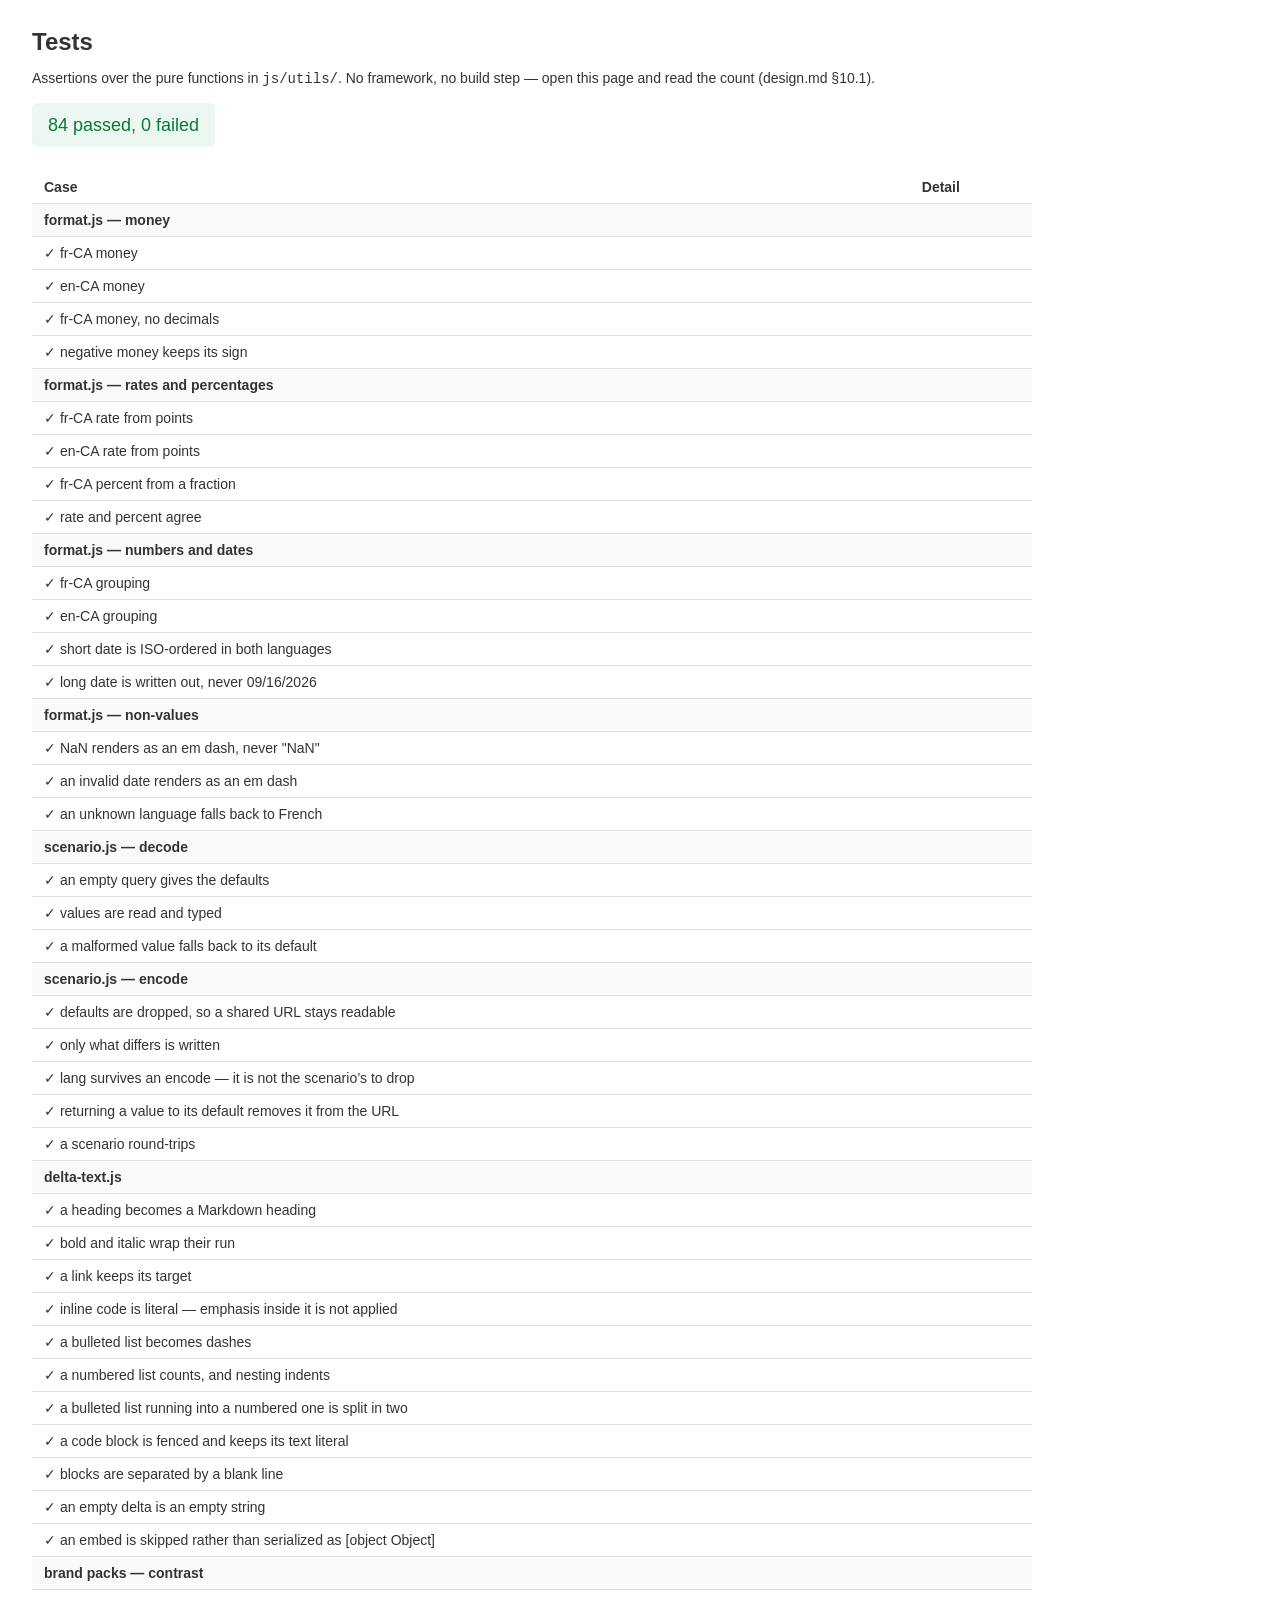
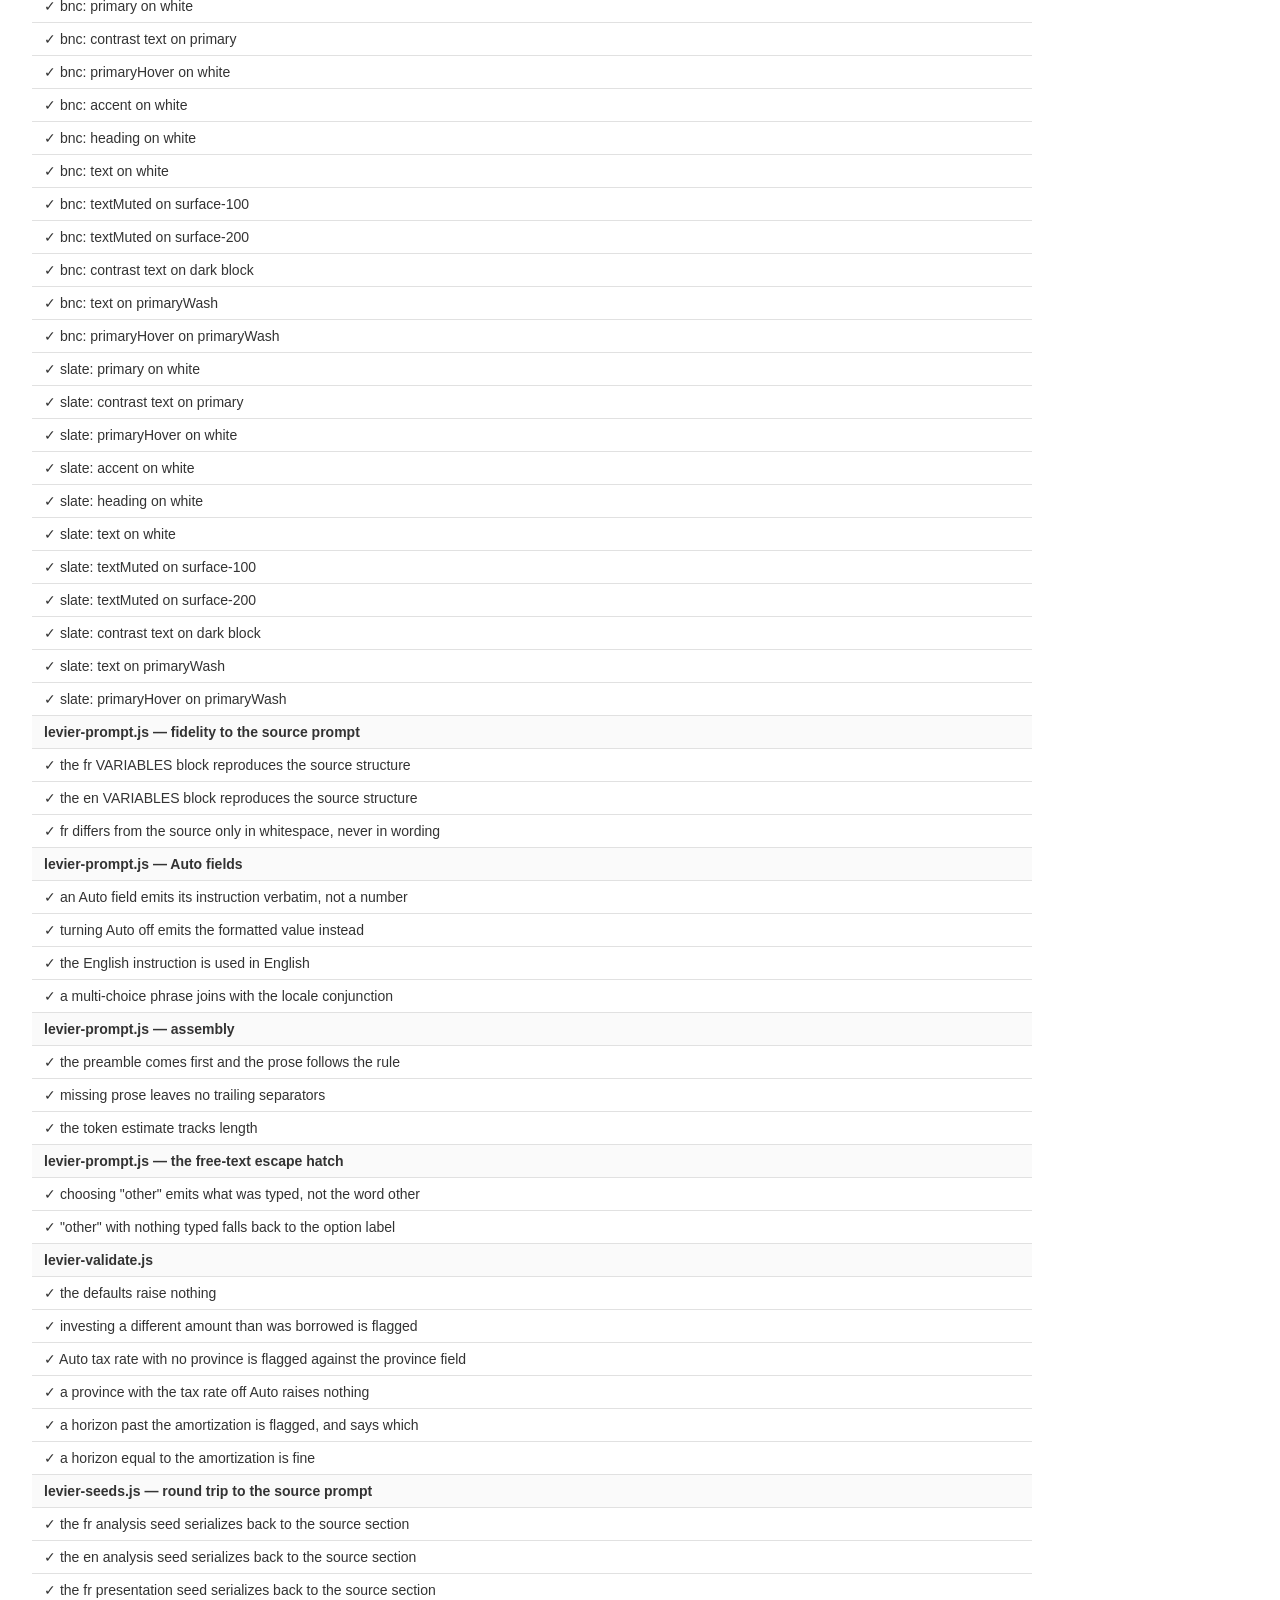
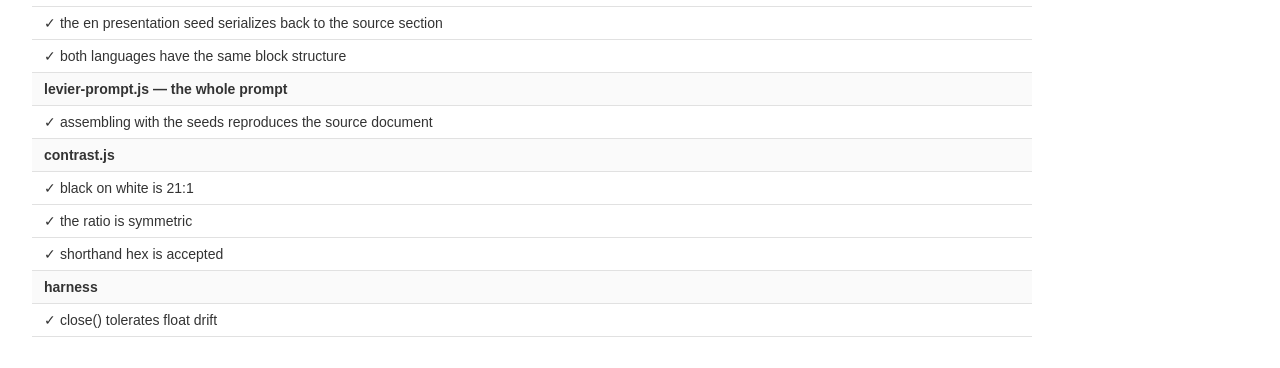
==== commit c2ce35b3: "chore(site): publish cedd976" ====
--- a/tests.html
+++ b/tests.html
@@ -33,6 +33,7 @@
   <script src="./js/utils/levier-defaults.js"></script>
   <script src="./js/utils/levier-prompt.js"></script>
   <script src="./js/utils/levier-validate.js"></script>
+  <script src="./js/utils/levier-seeds.js"></script>
 
   <!-- Every brand pack, so the contrast cases below cover all of them. -->
   <script src="./brands/bnc.js"></script>
@@ -578,6 +579,441 @@
       eq(LevierValidate.validate(values).length, 0);
     });
 
+    /* ─── levier-seeds.js — the editor seeds are the source prompt ───────────────────────────────
+
+       The seeds are generated (tools/make-seeds.js) and never hand-edited, so what has to be
+       pinned is the round trip: DeltaText.toText() of each seed must reproduce its section of the
+       source file exactly — same headings, same bullets, same wording. Unlike the VARIABLES block
+       there is no Intl in the path, so this is byte equality with no normalizing.
+
+       These four cases are what makes "regenerate the seeds" a safe operation. ─────────────────── */
+
+    const SEED_ANALYSIS_FR = `# **ANALYSE**
+
+## **1. Financement**
+
+Calculer pour chaque horizon :
+
+- paiements totaux;
+- capital remboursé;
+- intérêts payés;
+- solde restant;
+- coût effectif du financement;
+- effort de trésorerie mensuel et annuel.
+
+Si le taux est variable, comparer le scénario de référence avec des scénarios raisonnables de hausse et de baisse des taux.
+
+Ne pas considérer le remboursement du capital comme une dépense économique : il réduit simultanément la dette.
+
+## **2. Fiscalité**
+
+Appliquer le traitement fiscal approprié au type de compte et à la province indiqués dans les variables.
+
+Lorsque pertinent, considérer :
+
+- déductibilité des intérêts;
+- gains en capital;
+- dividendes;
+- revenus d’intérêts;
+- retraits de comptes enregistrés;
+- pertes en capital.
+
+Pour un compte non enregistré, distinguer les sources de rendement lorsque leur traitement fiscal influence significativement le résultat.
+
+Indiquer explicitement les hypothèses fiscales utilisées.
+
+## **3. Rendement de l’investissement**
+
+Pour chaque rendement et chaque horizon, calculer :
+
+- valeur brute du portefeuille;
+- frais de gestion cumulés;
+- valeur après impôt;
+- rendement annualisé;
+- résultat nominal;
+- résultat réel après inflation.
+
+Ne pas considérer qu’un rendement espéré supérieur au taux d’emprunt implique automatiquement que la stratégie est avantageuse. Le rendement du portefeuille est incertain alors que le coût de la dette est contractuel.
+
+## **4. Scénarios de marché**
+
+Analyser :
+
+### **Marché normal**
+
+Aucune correction majeure.
+
+### **Krach au début**
+
+Appliquer la correction définie dans les variables au début de l’horizon.
+
+### **Krach au milieu**
+
+Appliquer la même correction approximativement au milieu de l’horizon.
+
+### **Krach vers la fin**
+
+Appliquer la correction peu avant la fin de l’horizon.
+
+Comparer les résultats afin d’illustrer le risque lié à la séquence des rendements.
+
+## **5. Valeur nette**
+
+Calculer :
+
+**Valeur nette = valeur après impôt du portefeuille − solde restant de la dette − frais de liquidation éventuels.**
+
+Puis :
+
+**Gain/perte économique = valeur nette − capitaux personnels nets injectés dans la stratégie.**
+
+Éviter tout double comptage du remboursement du capital.
+
+## **6. Stratégies de comparaison**
+
+Comparer trois stratégies avec un effort de trésorerie aussi équivalent que possible.
+
+### **A — Investissement avec effet de levier**
+
+Emprunter le montant indiqué et l’investir immédiatement.
+
+### **B — Investissement sans effet de levier**
+
+Ne pas emprunter et investir progressivement l’équivalent de l’effort de trésorerie nécessaire à la stratégie A.
+
+### **C — Réduction de dette**
+
+Ne pas effectuer l’investissement avec effet de levier et utiliser le même effort de trésorerie pour réduire une dette existante.
+
+Expliquer les ajustements nécessaires pour assurer une comparaison économiquement équitable.
+
+## **7. Seuil de rentabilité**
+
+Calculer le rendement annuel approximatif nécessaire pour que la stratégie avec effet de levier :
+
+- couvre son coût de financement;
+- atteigne un gain économique nul après impôt et frais;
+- dépasse la stratégie sans levier;
+- dépasse la stratégie de remboursement de dette.
+
+Présenter les seuils avant et après fiscalité lorsque pertinent.
+
+## **8. Analyse de sensibilité**
+
+Mesurer l’impact des principales variables :
+
+- rendement;
+- taux d’intérêt;
+- inflation;
+- fiscalité;
+- frais de gestion;
+- horizon;
+- ampleur du krach;
+- moment du krach;
+- volatilité.
+
+Identifier les variables ayant le plus d’impact sur le résultat.
+
+## **9. Simulation Monte-Carlo**
+
+Si activée dans les variables, effectuer une simulation probabiliste.
+
+Présenter :
+
+- P10;
+- P25;
+- P50;
+- P75;
+- P90;
+- probabilité de perte nette;
+- probabilité de sous-performer le coût du financement;
+- probabilité de sous-performer la stratégie sans levier.
+
+Expliquer les hypothèses utilisées pour le rendement moyen, la volatilité et la distribution des rendements.
+
+## **10. Stress tests**
+
+Tester des combinaisons raisonnables d’événements défavorables, notamment :
+
+- krach boursier + hausse des taux;
+- rendement faible prolongé + taux élevés;
+- krach + besoin de liquidation anticipée.
+
+Évaluer l’impact sur la valeur nette et les besoins de trésorerie.`;
+
+    const SEED_ANALYSIS_EN = `# **ANALYSIS**
+
+## **1. Financing**
+
+Calculate for each horizon:
+
+- total payments;
+- principal repaid;
+- interest paid;
+- remaining balance;
+- effective cost of the financing;
+- monthly and annual cash-flow effort.
+
+If the rate is variable, compare the baseline scenario with reasonable rate-increase and rate-decrease scenarios.
+
+Do not treat the repayment of principal as an economic expense: it simultaneously reduces the debt.
+
+## **2. Taxation**
+
+Apply the tax treatment appropriate to the account type and province indicated in the variables.
+
+Where relevant, consider:
+
+- deductibility of interest;
+- capital gains;
+- dividends;
+- interest income;
+- withdrawals from registered accounts;
+- capital losses.
+
+For a non-registered account, distinguish between the sources of return when their tax treatment significantly influences the result.
+
+Explicitly state the tax assumptions used.
+
+## **3. Investment return**
+
+For each return and each horizon, calculate:
+
+- gross portfolio value;
+- cumulative management fees;
+- after-tax value;
+- annualized return;
+- nominal result;
+- real result after inflation.
+
+Do not assume that an expected return higher than the borrowing rate automatically implies that the strategy is advantageous. The portfolio's return is uncertain whereas the cost of the debt is contractual.
+
+## **4. Market scenarios**
+
+Analyze:
+
+### **Normal market**
+
+No major correction.
+
+### **Crash at the beginning**
+
+Apply the correction defined in the variables at the beginning of the horizon.
+
+### **Crash in the middle**
+
+Apply the same correction approximately at the middle of the horizon.
+
+### **Crash near the end**
+
+Apply the correction shortly before the end of the horizon.
+
+Compare the results in order to illustrate the risk related to the sequence of returns.
+
+## **5. Net worth**
+
+Calculate:
+
+**Net worth = after-tax value of the portfolio − remaining debt balance − any liquidation fees.**
+
+Then:
+
+**Economic gain/loss = net worth − net personal capital injected into the strategy.**
+
+Avoid any double counting of the principal repayment.
+
+## **6. Comparison strategies**
+
+Compare three strategies with a cash-flow effort that is as equivalent as possible.
+
+### **A — Leveraged investment**
+
+Borrow the stated amount and invest it immediately.
+
+### **B — Unleveraged investment**
+
+Do not borrow, and progressively invest the equivalent of the cash-flow effort required by strategy A.
+
+### **C — Debt reduction**
+
+Do not carry out the leveraged investment and use the same cash-flow effort to reduce an existing debt.
+
+Explain the adjustments needed to ensure an economically fair comparison.
+
+## **7. Break-even point**
+
+Calculate the approximate annual return required for the leveraged strategy to:
+
+- cover its financing cost;
+- reach a zero economic gain after tax and fees;
+- outperform the unleveraged strategy;
+- outperform the debt-repayment strategy.
+
+Present the thresholds before and after tax where relevant.
+
+## **8. Sensitivity analysis**
+
+Measure the impact of the main variables:
+
+- return;
+- interest rate;
+- inflation;
+- taxation;
+- management fees;
+- horizon;
+- magnitude of the crash;
+- timing of the crash;
+- volatility.
+
+Identify the variables with the greatest impact on the result.
+
+## **9. Monte Carlo simulation**
+
+If enabled in the variables, run a probabilistic simulation.
+
+Present:
+
+- P10;
+- P25;
+- P50;
+- P75;
+- P90;
+- probability of a net loss;
+- probability of underperforming the cost of the financing;
+- probability of underperforming the unleveraged strategy.
+
+Explain the assumptions used for the average return, the volatility and the distribution of returns.
+
+## **10. Stress tests**
+
+Test reasonable combinations of adverse events, in particular:
+
+- market crash + rate increase;
+- prolonged low returns + high rates;
+- crash + need for early liquidation.
+
+Assess the impact on net worth and on cash-flow needs.`;
+
+    const SEED_PRESENTATION_FR = `# **PRÉSENTATION DES RÉSULTATS**
+
+Présenter les résultats principalement sous forme de tableaux comparatifs.
+
+Pour chaque horizon, afficher au minimum :
+
+- valeur finale du portefeuille;
+- valeur après impôt;
+- intérêts cumulés;
+- capital remboursé;
+- solde restant de la dette;
+- capitaux personnels injectés;
+- valeur nette;
+- gain/perte économique;
+- rendement annualisé;
+- résultat réel après inflation;
+- seuil de rentabilité.
+
+Séparer clairement :
+
+1. résultats déterministes;
+2. scénarios de krach;
+3. stress tests;
+4. simulation probabiliste;
+5. comparaison des stratégies.
+
+Terminer par une synthèse expliquant :
+
+- les conditions dans lesquelles la stratégie crée ou détruit de la valeur;
+- le rendement nécessaire pour justifier économiquement l’effet de levier;
+- l’impact de l’horizon;
+- l’impact des taux d’intérêt;
+- l’impact de la fiscalité;
+- l’impact de la séquence des rendements;
+- les principaux risques;
+- les hypothèses auxquelles les conclusions sont les plus sensibles.
+
+Ne pas évaluer la stratégie uniquement en comparant le rendement boursier au taux d’emprunt. L’évaluer selon sa **valeur nette, son coût d’opportunité, sa fiscalité, ses flux de trésorerie et le risque assumé**.
+
+Signaler clairement toute donnée manquante ou approximation susceptible de modifier significativement les résultats.`;
+
+    const SEED_PRESENTATION_EN = `# **PRESENTATION OF RESULTS**
+
+Present the results primarily in the form of comparative tables.
+
+For each horizon, display at a minimum:
+
+- final portfolio value;
+- after-tax value;
+- cumulative interest;
+- principal repaid;
+- remaining debt balance;
+- personal capital injected;
+- net worth;
+- economic gain/loss;
+- annualized return;
+- real result after inflation;
+- break-even point.
+
+Clearly separate:
+
+1. deterministic results;
+2. crash scenarios;
+3. stress tests;
+4. probabilistic simulation;
+5. comparison of the strategies.
+
+End with a synthesis explaining:
+
+- the conditions under which the strategy creates or destroys value;
+- the return required to economically justify the leverage;
+- the impact of the horizon;
+- the impact of interest rates;
+- the impact of taxation;
+- the impact of the sequence of returns;
+- the main risks;
+- the assumptions to which the conclusions are the most sensitive.
+
+Do not assess the strategy solely by comparing the market return to the borrowing rate. Assess it according to its **net worth, its opportunity cost, its taxation, its cash flows and the risk assumed**.
+
+Clearly flag any missing data or approximation likely to significantly change the results.`;
+
+    group('levier-seeds.js — round trip to the source prompt');
+    test('the fr analysis seed serializes back to the source section', function () {
+      eq(DeltaText.toText(LevierSeeds.analysis.fr), SEED_ANALYSIS_FR);
+    });
+    test('the en analysis seed serializes back to the source section', function () {
+      eq(DeltaText.toText(LevierSeeds.analysis.en), SEED_ANALYSIS_EN);
+    });
+    test('the fr presentation seed serializes back to the source section', function () {
+      eq(DeltaText.toText(LevierSeeds.presentation.fr), SEED_PRESENTATION_FR);
+    });
+    test('the en presentation seed serializes back to the source section', function () {
+      eq(DeltaText.toText(LevierSeeds.presentation.en), SEED_PRESENTATION_EN);
+    });
+    test('both languages have the same block structure', function () {
+      ['analysis', 'presentation'].forEach(function (part) {
+        const fr = DeltaText.toText(LevierSeeds[part].fr).split('\n\n');
+        const en = DeltaText.toText(LevierSeeds[part].en).split('\n\n');
+        eq(en.length, fr.length, part + ' block count');
+        fr.forEach(function (block, i) {
+          /* Heading level and list-ness must match even though the words differ. */
+          eq(/^#+ /.exec(en[i]) ? RegExp.lastMatch : '', /^#+ /.exec(block) ? RegExp.lastMatch : '',
+             part + ' block ' + (i + 1) + ' heading level');
+        });
+      });
+    });
+
+    group('levier-prompt.js — the whole prompt');
+    test('assembling with the seeds reproduces the source document', function () {
+      const prompt = LevierPrompt.assemble({
+        variables: LevierDefaults.values(),
+        analysis: LevierSeeds.analysis.en,
+        presentation: LevierSeeds.presentation.en
+      }, 'en');
+      eq(prompt.indexOf(SEED_ANALYSIS_EN) > -1, true, 'analysis verbatim');
+      eq(prompt.indexOf(SEED_PRESENTATION_EN) > -1, true, 'presentation verbatim');
+      eq(prompt.indexOf(SEED_ANALYSIS_EN) < prompt.indexOf(SEED_PRESENTATION_EN), true, 'order');
+    });
+
     group('contrast.js');
     test('black on white is 21:1', function () {
       close(Contrast.ratio('#000000', '#ffffff'), 21, 0.01);
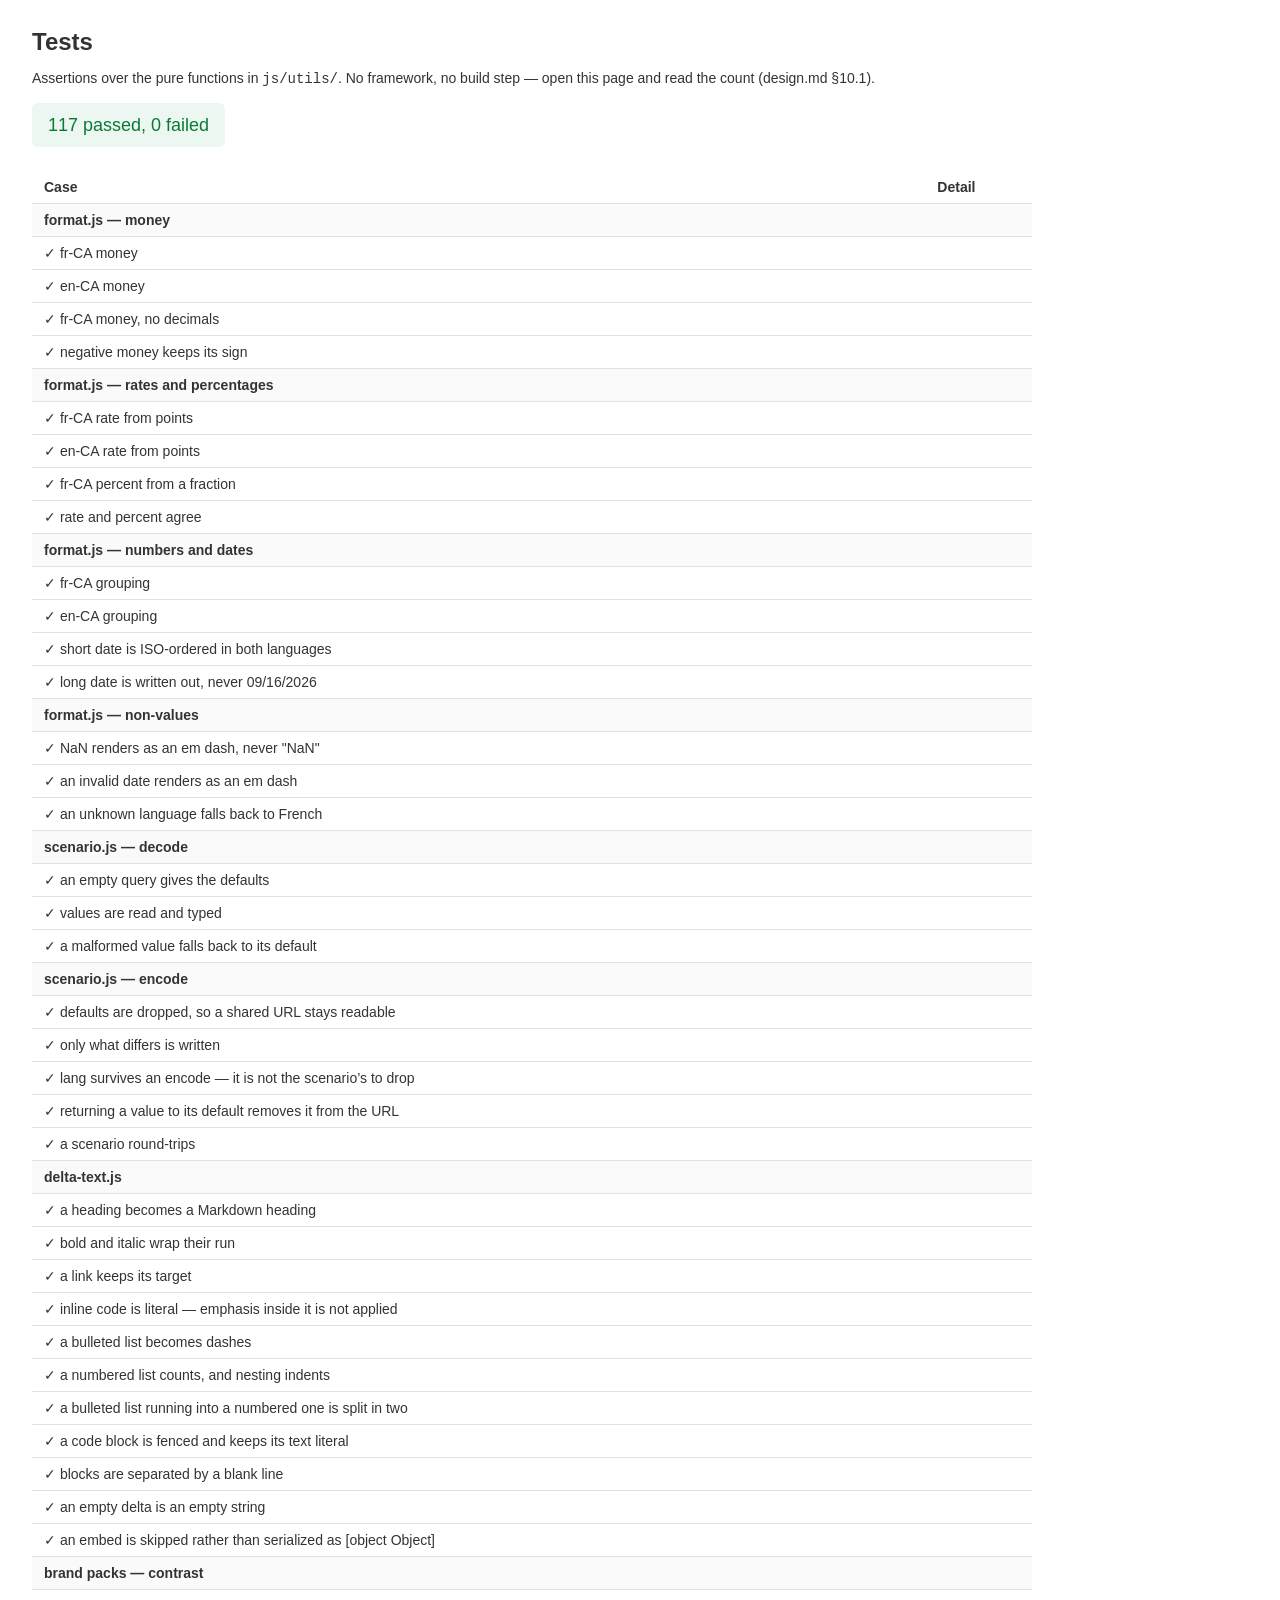
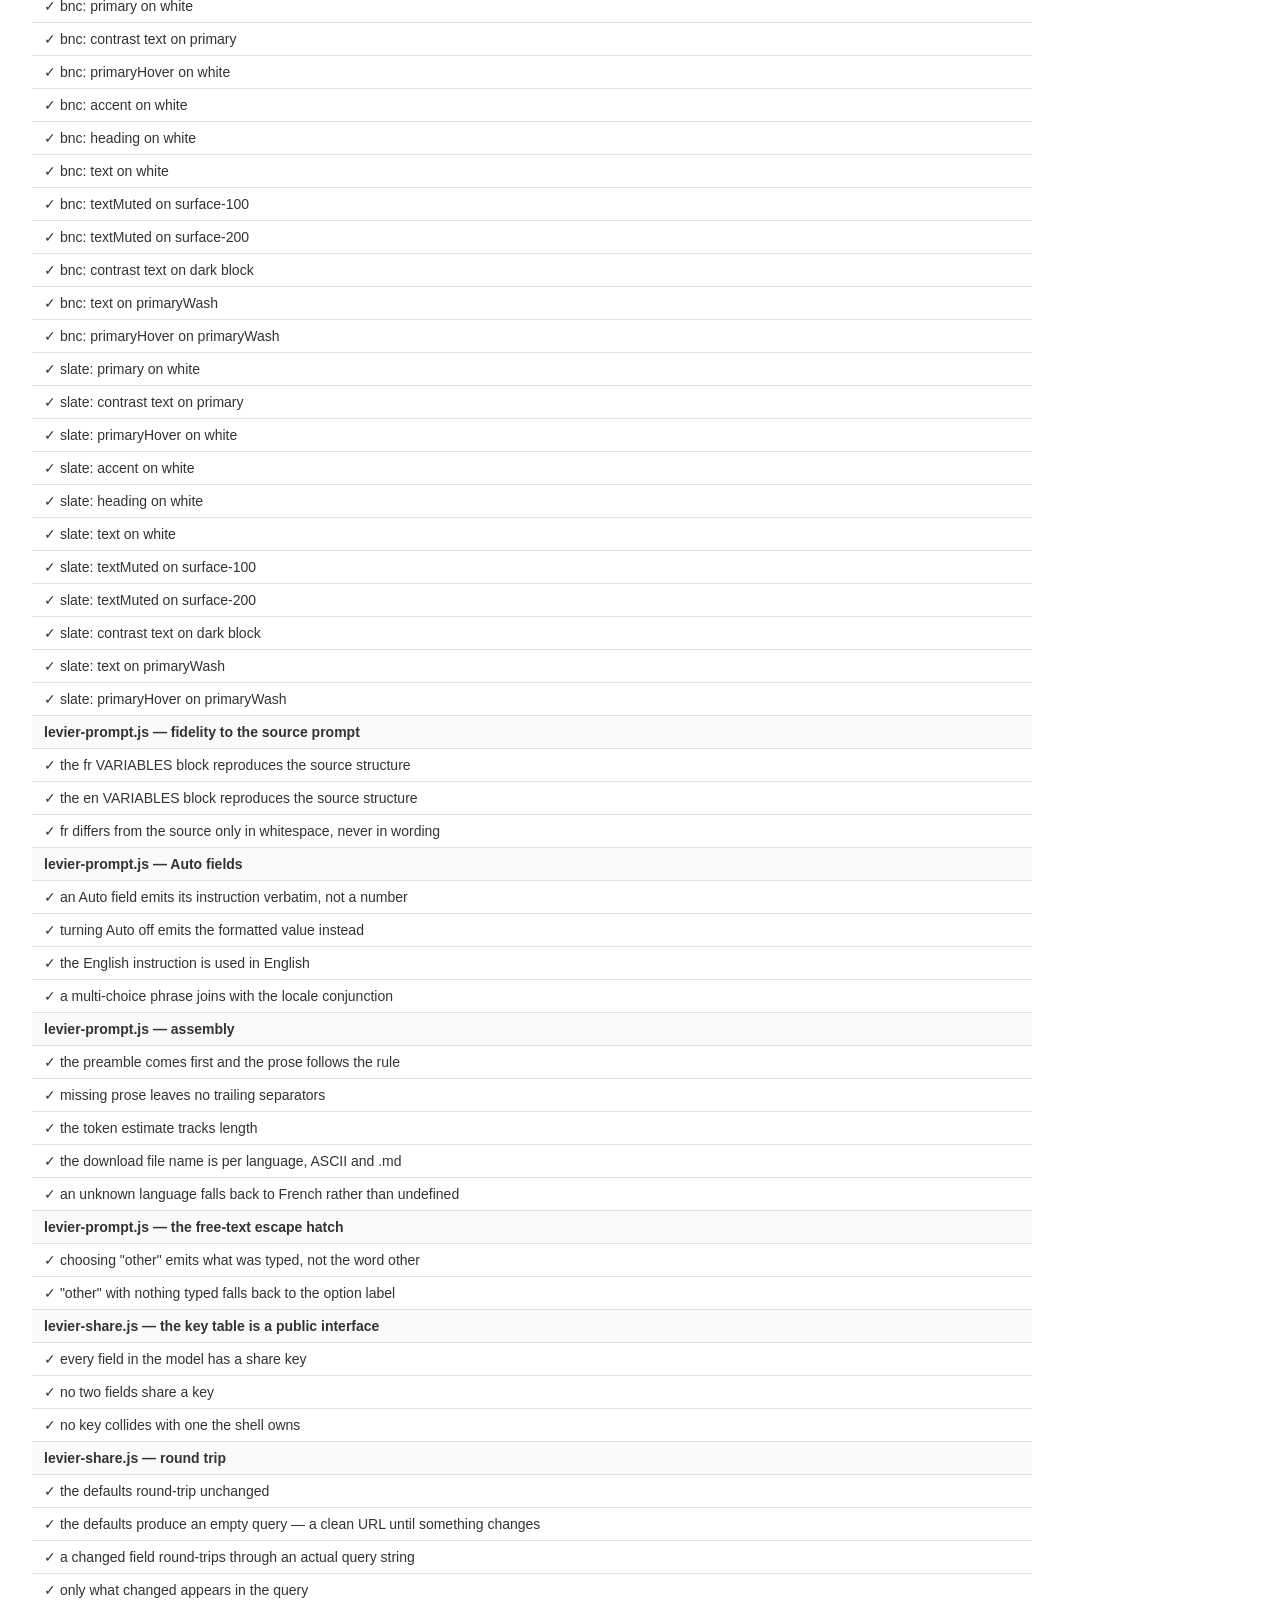
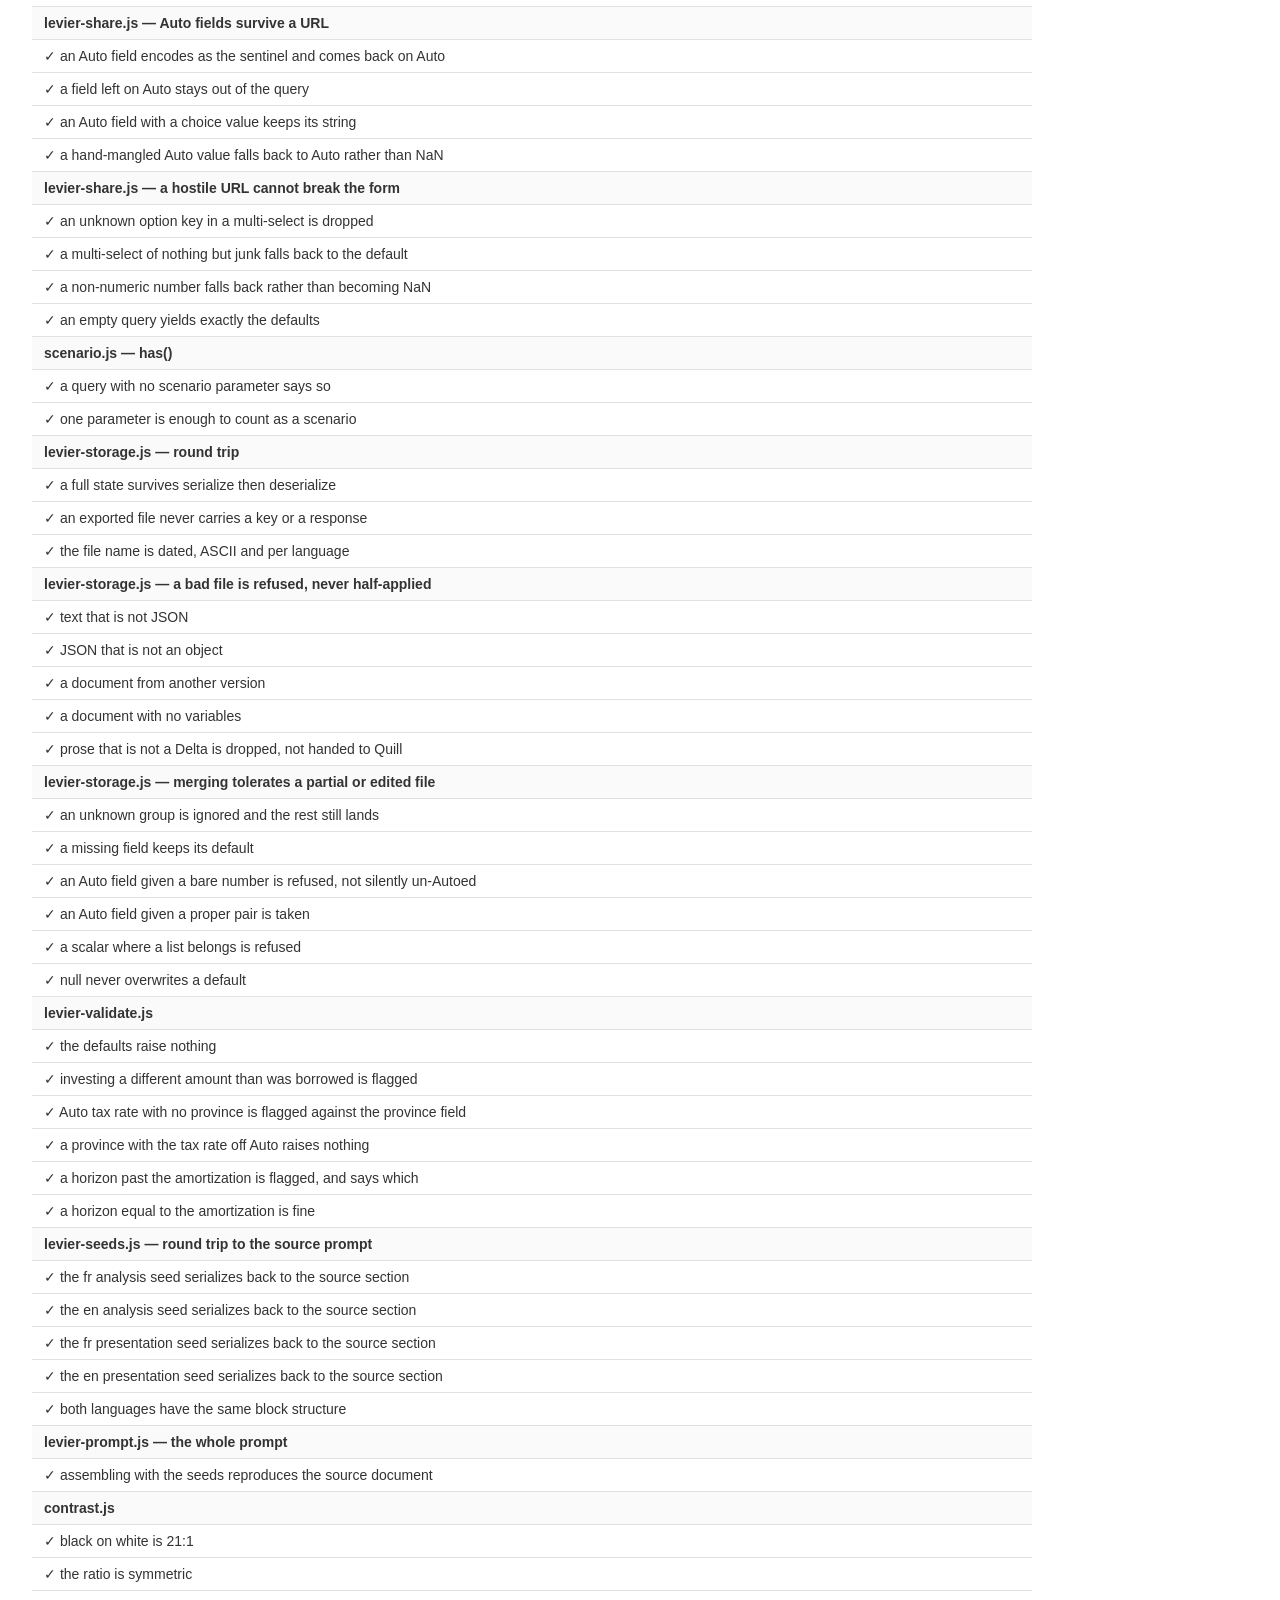
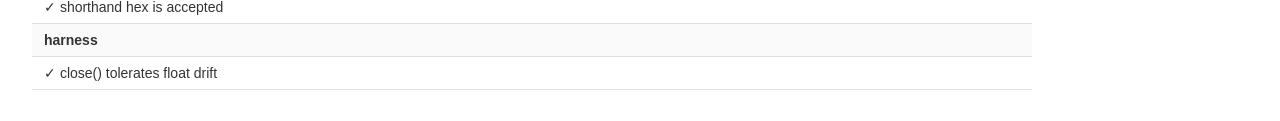
==== commit 7f2cf778: "chore(site): publish 39c2a35" ====
--- a/tests.html
+++ b/tests.html
@@ -34,6 +34,8 @@
   <script src="./js/utils/levier-prompt.js"></script>
   <script src="./js/utils/levier-validate.js"></script>
   <script src="./js/utils/levier-seeds.js"></script>
+  <script src="./js/utils/levier-share.js"></script>
+  <script src="./js/utils/levier-storage.js"></script>
 
   <!-- Every brand pack, so the contrast cases below cover all of them. -->
   <script src="./brands/bnc.js"></script>
@@ -519,6 +521,17 @@
     test('the token estimate tracks length', function () {
       eq(LevierPrompt.estimateTokens('a'.repeat(350)), 100);
     });
+    test('the download file name is per language, ASCII and .md', function () {
+      eq(LevierPrompt.fileName('fr'), 'prompt-analyse-levier.md');
+      eq(LevierPrompt.fileName('en'), 'leverage-analysis-prompt.md');
+      /* A name that crosses filesystems intact: no accent, no space, no separator. */
+      ['fr', 'en'].forEach(function (lang) {
+        eq(/^[a-z0-9-]+\.md$/.test(LevierPrompt.fileName(lang)), true, lang + ' is portable');
+      });
+    });
+    test('an unknown language falls back to French rather than undefined', function () {
+      eq(LevierPrompt.fileName('de'), 'prompt-analyse-levier.md');
+    });
 
     group('levier-prompt.js — the free-text escape hatch');
     test('choosing "other" emits what was typed, not the word other', function () {
@@ -535,6 +548,214 @@
       const line = LevierPrompt.renderVariables(values, 'en').split('\n')
         .find(function (l) { return l.indexOf('Portfolio type') > -1; });
       eq(line, '- Portfolio type: [other]');
+    });
+
+    group('levier-share.js — the key table is a public interface');
+    test('every field in the model has a share key', function () {
+      const missing = [];
+      LevierShare.eachField(function (section, field, path) {
+        if (!LevierShare.KEYS[path]) missing.push(path);
+      });
+      eq(missing.join(', '), '', 'fields with no key');
+    });
+    test('no two fields share a key', function () {
+      const seen = {}, clashes = [];
+      Object.keys(LevierShare.KEYS).forEach(function (path) {
+        const key = LevierShare.KEYS[path];
+        if (seen[key]) clashes.push(key + ' (' + seen[key] + ' and ' + path + ')');
+        seen[key] = path;
+      });
+      eq(clashes.join(', '), '', 'duplicate keys');
+    });
+    test('no key collides with one the shell owns', function () {
+      /* 'lang' is i18n's and 'brand' is the brand service's; a scenario must never claim either. */
+      const taken = ['lang', 'brand'];
+      const clashes = Object.keys(LevierShare.KEYS)
+        .map(function (path) { return LevierShare.KEYS[path]; })
+        .filter(function (key) { return taken.indexOf(key) > -1; });
+      eq(clashes.join(', '), '');
+    });
+
+    group('levier-share.js — round trip');
+    test('the defaults round-trip unchanged', function () {
+      const values = LevierDefaults.values();
+      const back = LevierShare.fromFlat(LevierShare.toFlat(values));
+      eq(JSON.stringify(back), JSON.stringify(values));
+    });
+    test('the defaults produce an empty query — a clean URL until something changes', function () {
+      const spec = LevierShare.spec();
+      eq(Scenario.encode(spec, LevierShare.toFlat(LevierDefaults.values()), ''), '');
+    });
+    test('a changed field round-trips through an actual query string', function () {
+      const spec = LevierShare.spec();
+      const values = LevierDefaults.values();
+      values.financing.amountBorrowed = 250000;
+      values.financing.horizons = [10, 25];
+      values.investor.province = 'ON';
+      values.monteCarlo.enabled = false;
+
+      const query = Scenario.encode(spec, LevierShare.toFlat(values), '');
+      const back = LevierShare.fromFlat(Scenario.decode(spec, query));
+
+      eq(back.financing.amountBorrowed, 250000);
+      eq(back.financing.horizons.join(','), '10,25');
+      eq(back.investor.province, 'ON');
+      eq(back.monteCarlo.enabled, false);
+      /* Everything the sender did not touch comes back as the default, not as undefined. */
+      eq(back.investment.amountInvested, 100000, 'untouched field');
+    });
+    test('only what changed appears in the query', function () {
+      const spec = LevierShare.spec();
+      const values = LevierDefaults.values();
+      values.investor.province = 'ON';
+      eq(Scenario.encode(spec, LevierShare.toFlat(values), ''), 'prov=ON');
+    });
+
+    group('levier-share.js — Auto fields survive a URL');
+    test('an Auto field encodes as the sentinel and comes back on Auto', function () {
+      const spec = LevierShare.spec();
+      const values = LevierDefaults.values();
+      values.investor.taxRate = { auto: false, value: 41.5 };
+
+      const query = Scenario.encode(spec, LevierShare.toFlat(values), '');
+      eq(query, 'tax=41.5');
+      const back = LevierShare.fromFlat(Scenario.decode(spec, query));
+      eq(back.investor.taxRate.auto, false);
+      eq(back.investor.taxRate.value, 41.5, 'a number again, not the string');
+    });
+    test('a field left on Auto stays out of the query', function () {
+      const spec = LevierShare.spec();
+      eq(Scenario.encode(spec, LevierShare.toFlat(LevierDefaults.values()), '').indexOf('tax='),
+         -1);
+    });
+    test('an Auto field with a choice value keeps its string', function () {
+      const spec = LevierShare.spec();
+      const values = LevierDefaults.values();
+      values.rates.baseline = { auto: true, value: null };
+      const query = Scenario.encode(spec, LevierShare.toFlat(values), '');
+      const back = LevierShare.fromFlat(Scenario.decode(spec, query));
+      eq(back.rates.baseline.auto, true);
+    });
+    test('a hand-mangled Auto value falls back to Auto rather than NaN', function () {
+      const spec = LevierShare.spec();
+      const back = LevierShare.fromFlat(Scenario.decode(spec, 'tax=banana'));
+      eq(back.investor.taxRate.auto, true);
+      eq(back.investor.taxRate.value, null);
+    });
+
+    group('levier-share.js — a hostile URL cannot break the form');
+    test('an unknown option key in a multi-select is dropped', function () {
+      const spec = LevierShare.spec();
+      const back = LevierShare.fromFlat(Scenario.decode(spec, 'acct=tfsa,notAnAccount'));
+      eq(back.investor.accountTypes.join(','), 'tfsa');
+    });
+    test('a multi-select of nothing but junk falls back to the default', function () {
+      const spec = LevierShare.spec();
+      const back = LevierShare.fromFlat(Scenario.decode(spec, 'acct=nope,alsoNope'));
+      eq(back.investor.accountTypes.join(','), 'tfsa,nonRegistered');
+    });
+    test('a non-numeric number falls back rather than becoming NaN', function () {
+      const spec = LevierShare.spec();
+      const back = LevierShare.fromFlat(Scenario.decode(spec, 'amt=lots'));
+      eq(back.financing.amountBorrowed, 100000);
+    });
+    test('an empty query yields exactly the defaults', function () {
+      const spec = LevierShare.spec();
+      eq(JSON.stringify(LevierShare.fromFlat(Scenario.decode(spec, ''))),
+         JSON.stringify(LevierDefaults.values()));
+    });
+
+    group('scenario.js — has()');
+    test('a query with no scenario parameter says so', function () {
+      const spec = LevierShare.spec();
+      eq(Scenario.has(spec, ''), false);
+      eq(Scenario.has(spec, 'lang=en'), false, 'lang alone is not a scenario');
+    });
+    test('one parameter is enough to count as a scenario', function () {
+      eq(Scenario.has(LevierShare.spec(), 'lang=en&prov=ON'), true);
+    });
+
+    group('levier-storage.js — round trip');
+    test('a full state survives serialize then deserialize', function () {
+      const values = LevierDefaults.values();
+      values.financing.amountBorrowed = 175000;
+      const delta = { ops: [{ insert: 'mine\n' }] };
+      const result = LevierStorage.deserialize(LevierStorage.serialize({
+        lang: 'en', variables: values, analysis: delta, presentation: delta,
+        touched: { analysis: true, presentation: false }
+      }));
+      eq(result.ok, true);
+      eq(result.value.lang, 'en');
+      eq(result.value.variables.financing.amountBorrowed, 175000);
+      eq(JSON.stringify(result.value.analysis), JSON.stringify(delta));
+      eq(result.value.touched.analysis, true);
+      eq(result.value.touched.presentation, false);
+    });
+    test('an exported file never carries a key or a response', function () {
+      const text = LevierStorage.serialize({
+        lang: 'fr', variables: LevierDefaults.values(), analysis: null, presentation: null,
+        touched: {}
+      });
+      const keys = Object.keys(JSON.parse(text)).sort().join(',');
+      eq(keys, 'analysis,lang,presentation,savedAt,touched,variables,version');
+    });
+    test('the file name is dated, ASCII and per language', function () {
+      const on = new Date('2026-09-17T12:00:00Z');
+      eq(LevierStorage.fileName('fr', on), 'scenario-levier-2026-09-17.json');
+      eq(LevierStorage.fileName('en', on), 'leverage-scenario-2026-09-17.json');
+    });
+
+    group('levier-storage.js — a bad file is refused, never half-applied');
+    test('text that is not JSON', function () {
+      eq(LevierStorage.deserialize('not json at all').reason, 'notJson');
+    });
+    test('JSON that is not an object', function () {
+      eq(LevierStorage.deserialize('[1,2,3]').reason, 'notJson');
+    });
+    test('a document from another version', function () {
+      eq(LevierStorage.deserialize('{"version":99,"variables":{}}').reason, 'version');
+    });
+    test('a document with no variables', function () {
+      eq(LevierStorage.deserialize('{"version":1}').reason, 'shape');
+    });
+    test('prose that is not a Delta is dropped, not handed to Quill', function () {
+      const result = LevierStorage.deserialize(JSON.stringify({
+        version: 1, variables: {}, analysis: 'just a string', presentation: { nope: true }
+      }));
+      eq(result.ok, true);
+      eq(result.value.analysis, null);
+      eq(result.value.presentation, null);
+    });
+
+    group('levier-storage.js — merging tolerates a partial or edited file');
+    test('an unknown group is ignored and the rest still lands', function () {
+      const merged = LevierStorage.mergeVariables({
+        financing: { amountBorrowed: 42 }, notAGroup: { x: 1 }
+      });
+      eq(merged.financing.amountBorrowed, 42);
+      eq(merged.investor.taxableIncome, 140000, 'untouched default');
+    });
+    test('a missing field keeps its default', function () {
+      eq(LevierStorage.mergeVariables({ financing: {} }).financing.initialRate, 3.9);
+    });
+    test('an Auto field given a bare number is refused, not silently un-Autoed', function () {
+      const merged = LevierStorage.mergeVariables({ investor: { taxRate: 41 } });
+      eq(merged.investor.taxRate.auto, true, 'still the default Auto pair');
+    });
+    test('an Auto field given a proper pair is taken', function () {
+      const merged = LevierStorage.mergeVariables({
+        investor: { taxRate: { auto: false, value: 41 } }
+      });
+      eq(merged.investor.taxRate.auto, false);
+      eq(merged.investor.taxRate.value, 41);
+    });
+    test('a scalar where a list belongs is refused', function () {
+      eq(LevierStorage.mergeVariables({ financing: { horizons: 10 } }).financing.horizons.join(','),
+         '5,10,15,20');
+    });
+    test('null never overwrites a default', function () {
+      eq(LevierStorage.mergeVariables({ financing: { amountBorrowed: null } })
+         .financing.amountBorrowed, 100000);
     });
 
     group('levier-validate.js');
